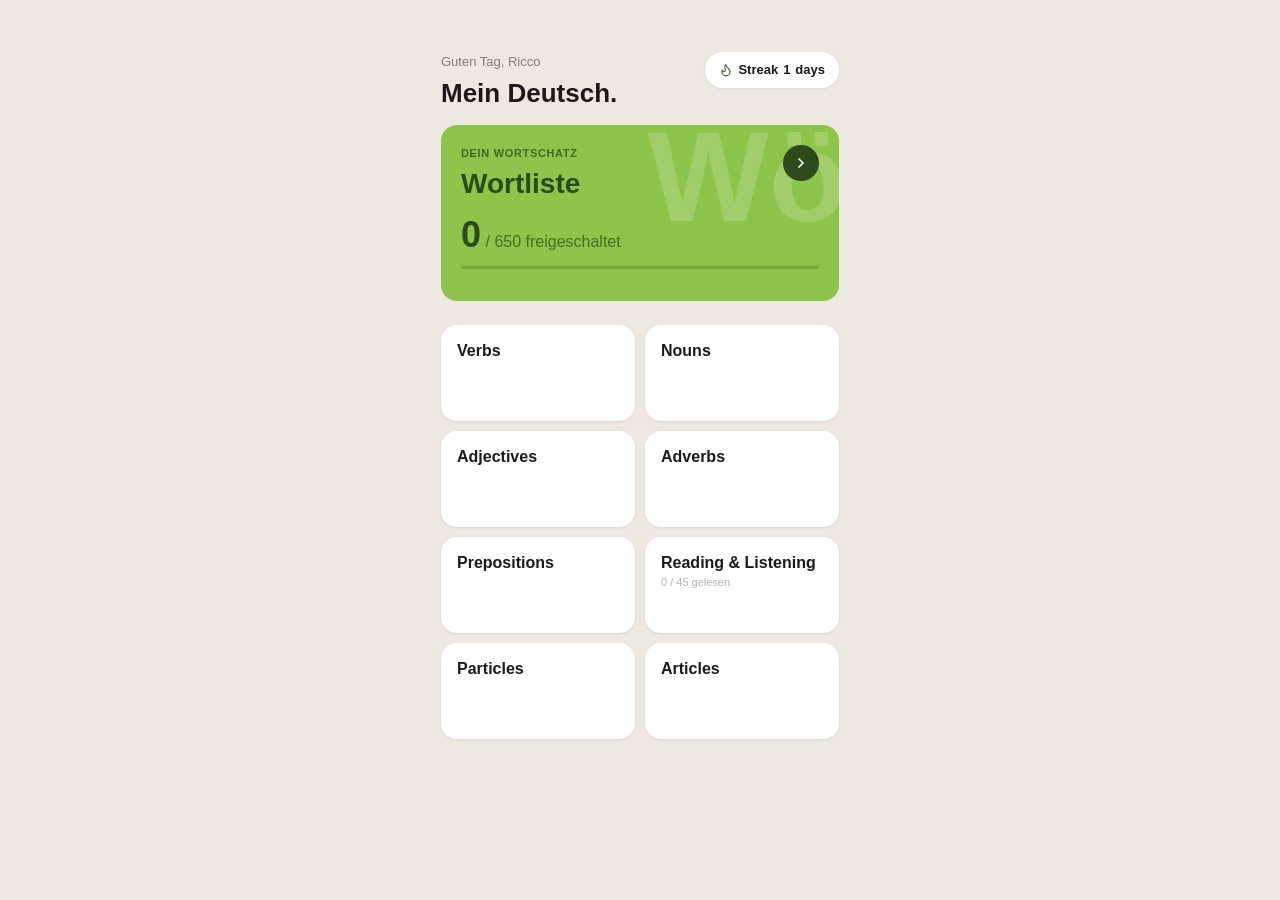
==== index.html @ 5961670a "fix: verb quiz button radius/size, particles list layout, remove CEFR picker" ====
<!DOCTYPE html>
<html lang="de">
<head>
  <meta charset="UTF-8">
  <meta name="viewport" content="width=device-width, initial-scale=1.0, viewport-fit=cover">
  <meta name="theme-color" content="#EDE9E1">
  <meta name="apple-mobile-web-app-capable" content="yes">
  <meta name="apple-mobile-web-app-status-bar-style" content="default">
  <meta name="apple-mobile-web-app-title" content="Mein Deutsch">
  <title>Mein Deutsch</title>
  <link rel="manifest" href="manifest.json">
  <link rel="apple-touch-icon" href="icons/icon-192.png">
  <link rel="stylesheet" href="css/styles.css">
</head>
<body>

  <!-- Flash overlay for correct/wrong feedback -->
  <div class="flash-overlay" id="flash-overlay"></div>

  <!-- Case legend popup -->
  <div class="case-legend-overlay" id="case-legend-overlay" onclick="hideCaseLegend()">
    <div class="case-legend-card" onclick="event.stopPropagation()">
      <div style="display:flex;justify-content:space-between;align-items:center;margin-bottom:var(--sp-4)">
        <span style="font-weight:var(--fw-semibold);font-size:var(--font-size-base)">Kasus — Farbkodierung</span>
        <button onclick="hideCaseLegend()" style="background:none;border:none;cursor:pointer;
                font-size:1.3rem;color:var(--color-text-muted);padding:0 4px;line-height:1">×</button>
      </div>
      <div class="case-legend-row">
        <span class="case-dot akkusativ" style="cursor:default;flex-shrink:0"></span>
        <div><strong>Akkusativ</strong>
          <div style="color:var(--color-text-secondary);font-size:var(--font-size-xs);margin-top:2px">Direct object — "Wen? / Was?"</div>
        </div>
      </div>
      <div class="case-legend-row">
        <span class="case-dot dativ" style="cursor:default;flex-shrink:0"></span>
        <div><strong>Dativ</strong>
          <div style="color:var(--color-text-secondary);font-size:var(--font-size-xs);margin-top:2px">Indirect object — "Wem?"</div>
        </div>
      </div>
      <div class="case-legend-row">
        <span class="case-dot nominativ" style="cursor:default;flex-shrink:0"></span>
        <div><strong>Nominativ</strong>
          <div style="color:var(--color-text-secondary);font-size:var(--font-size-xs);margin-top:2px">Subject — "Wer? / Was?"</div>
        </div>
      </div>
      <div class="case-legend-row">
        <span class="case-dot genitiv" style="cursor:default;flex-shrink:0"></span>
        <div><strong>Genitiv</strong>
          <div style="color:var(--color-text-secondary);font-size:var(--font-size-xs);margin-top:2px">Possession — "Wessen?"</div>
        </div>
      </div>
    </div>
  </div>

  <!-- ═══════════════════════════════════════════
       SCREEN: Home
  ═══════════════════════════════════════════ -->
  <div id="screen-home" class="screen active">
    <div class="home-header">
      <div>
        <div class="home-greeting">Guten Tag, Ricco</div>
        <div class="home-title">Mein Deutsch.</div>
      </div>
      <div class="streak-badge">
        <svg width="14" height="14" viewBox="0 0 24 24" fill="none" stroke="currentColor"
             stroke-width="2" stroke-linecap="round" stroke-linejoin="round"
             style="color:var(--color-green-accent);flex-shrink:0">
          <path d="M8.5 14.5A2.5 2.5 0 0011 12c0-1.38-.5-2-1-3-1.072-2.143-.224-4.054 2-6 .5 2.5 2 4.9 4 6.5 2 1.6 3 3.5 3 5.5a7 7 0 11-14 0c0-1.153.433-2.294 1-3a2.5 2.5 0 002.5 3z"/>
        </svg>
        <span>Streak</span>
        <span id="home-streak">0</span>
        <span>days</span>
      </div>
    </div>

    <div class="screen-content">
      <!-- Word List Hero Card -->
      <div class="hero-card" onclick="navigateTo('screen-wordlist')">
        <div class="hero-card-ghost">Wö</div>
        <div class="hero-card-arrow">
          <svg viewBox="0 0 24 24" fill="none" stroke="currentColor" stroke-width="2.5"
               stroke-linecap="round" stroke-linejoin="round">
            <polyline points="9 18 15 12 9 6"/>
          </svg>
        </div>
        <div class="label">Dein Wortschatz</div>
        <div class="hero-card-title">Wortliste</div>
        <div class="hero-card-count">
          <span class="num" id="home-unlocked-count">0</span>
          <span class="total"> / <span id="home-total-count">0</span> freigeschaltet</span>
        </div>
        <div class="hero-progress">
          <div class="hero-progress-fill" id="home-progress-fill" style="width:0%"></div>
        </div>
        <div class="hero-card-recent" id="home-recent-words"></div>
      </div>

      <!-- Modules -->
      <div id="home-modules-list" class="home-modules-grid mt-6"></div>
    </div>
  </div>

  <!-- ═══════════════════════════════════════════
       SCREEN: Word List
  ═══════════════════════════════════════════ -->
  <div id="screen-wordlist" class="screen">
    <div class="nav-header">
      <button class="back-btn" onclick="navigateBack()">
        <svg viewBox="0 0 24 24" fill="none" stroke="currentColor" stroke-width="2.5"
             stroke-linecap="round" stroke-linejoin="round">
          <polyline points="15 18 9 12 15 6"/>
        </svg>
      </button>
    </div>

    <div class="screen-content" style="padding-top:0">
      <div style="display:flex;justify-content:space-between;align-items:baseline;margin-bottom:4px">
        <div class="label">Dein Wortschatz</div>
        <div style="font-size:var(--font-size-lg);font-weight:var(--fw-bold)">
          <span id="wl-count" style="color:var(--color-green-accent)">0</span>
          <span style="color:var(--color-text-muted)"> / <span id="wl-total">0</span></span>
        </div>
      </div>
      <div class="heading-lg" style="margin-bottom:var(--sp-4)">Wortliste</div>

      <div class="search-bar">
        <svg width="18" height="18" viewBox="0 0 24 24" fill="none" stroke="currentColor"
             stroke-width="2" stroke-linecap="round" stroke-linejoin="round"
             style="color:var(--color-text-muted);flex-shrink:0">
          <circle cx="11" cy="11" r="8"/><line x1="21" y1="21" x2="16.65" y2="16.65"/>
        </svg>
        <input type="text" id="wl-search" placeholder="Wörter suchen…"
               oninput="filterWordList(this.value)">
        <span class="search-count" id="wl-search-count"></span>
      </div>

      <!-- Word List Practice entry -->
      <button class="wl-practice-btn" onclick="openWLPicker()">
        <div style="display:flex;align-items:center;gap:12px">
          <span style="font-size:22px;line-height:1">🎯</span>
          <div style="text-align:left">
            <div style="font-weight:var(--fw-semibold);font-size:var(--font-size-base)">Wörter üben</div>
            <div style="font-size:var(--font-size-xs);opacity:0.75;margin-top:2px">Übersetze deine freigeschalteten Wörter</div>
          </div>
        </div>
        <svg width="16" height="16" viewBox="0 0 24 24" fill="none" stroke="currentColor"
             stroke-width="2.5" stroke-linecap="round" stroke-linejoin="round">
          <polyline points="9 18 15 12 9 6"/>
        </svg>
      </button>

      <div id="wordlist-content"></div>
    </div>

    <!-- Word detail bottom sheet -->
    <div class="sheet-overlay" id="sheet-overlay" onclick="closeWordSheet()"></div>
    <div class="bottom-sheet" id="word-sheet">
      <div class="sheet-handle"></div>
      <div class="sheet-word-row">
        <span class="sheet-word" id="sheet-word"></span>
        <span class="sheet-meta" id="sheet-meta"></span>
      </div>
      <div class="sheet-translation" id="sheet-translation"></div>
      <button class="pronounce-btn" onclick="pronounceSheetWord()">
        <svg width="14" height="14" viewBox="0 0 24 24" fill="none" stroke="currentColor"
             stroke-width="2" stroke-linecap="round" stroke-linejoin="round">
          <polygon points="11 5 6 9 2 9 2 15 6 15 11 19 11 5"/>
          <path d="M19.07 4.93a10 10 0 0 1 0 14.14"/>
          <path d="M15.54 8.46a5 5 0 0 1 0 7.07"/>
        </svg>
        Aussprechen
      </button>
      <div class="sheet-section-label">Beispiele</div>
      <div id="sheet-examples"></div>
    </div>
  </div>

  <!-- ═══════════════════════════════════════════
       SCREEN: Module Home
  ═══════════════════════════════════════════ -->
  <div id="screen-module-home" class="screen">
    <div class="nav-header">
      <button class="back-btn" onclick="navigateBack()">
        <svg viewBox="0 0 24 24" fill="none" stroke="currentColor" stroke-width="2.5"
             stroke-linecap="round" stroke-linejoin="round">
          <polyline points="15 18 9 12 15 6"/>
        </svg>
      </button>
      <span class="nav-context" id="module-nav-context"></span>
      <!-- particles-alle-nav-btn removed: access via Particles summary card -->
    </div>

    <div class="screen-content" style="padding-top:0">
      <!-- Category section (populated by JS) -->
      <div id="module-categories"></div>
    </div>
  </div>

  <!-- ═══════════════════════════════════════════
       SCREEN: Exercise
  ═══════════════════════════════════════════ -->
  <div id="screen-exercise" class="screen">
    <div class="nav-header" style="padding-bottom:var(--sp-2)">
      <button class="back-btn" onclick="exitExerciseEarly()">
        <svg viewBox="0 0 24 24" fill="none" stroke="currentColor" stroke-width="2.5"
             stroke-linecap="round" stroke-linejoin="round">
          <polyline points="15 18 9 12 15 6"/>
        </svg>
      </button>
      <div class="nav-pill" id="exercise-context-pill">
        <span class="dot"></span>
        <span id="exercise-context-label">Verben</span>
      </div>
    </div>

    <!-- Status chips -->
    <div class="chips-row">
      <div class="chip">
        <svg width="11" height="11" viewBox="0 0 24 24" fill="none" stroke="currentColor"
             stroke-width="3" stroke-linecap="round" stroke-linejoin="round">
          <polyline points="20 6 9 17 4 12"/>
        </svg>
        <span id="chip-correct">0</span> Richtig
      </div>
      <div class="chip">
        <svg width="11" height="11" viewBox="0 0 24 24" fill="none" stroke="currentColor"
             stroke-width="2" stroke-linecap="round" stroke-linejoin="round">
          <rect x="3" y="3" width="18" height="18" rx="2"/>
          <line x1="3" y1="9" x2="21" y2="9"/><line x1="9" y1="21" x2="9" y2="9"/>
        </svg>
        <span id="chip-queue">0</span> Queue
      </div>
      <div class="chip cooldown" id="chip-cooldown-wrap">
        <svg width="11" height="11" viewBox="0 0 24 24" fill="none" stroke="currentColor"
             stroke-width="2" stroke-linecap="round" stroke-linejoin="round" id="chip-cooldown-icon">
          <circle cx="12" cy="12" r="10"/>
          <polyline points="12 6 12 12 16 14"/>
        </svg>
        <span id="chip-cooldown">0</span><span id="chip-cooldown-label"> Cooldown</span>
      </div>
    </div>

    <!-- Exercise progress bar -->
    <div class="exercise-progress-bar">
      <div class="exercise-progress-fill" id="exercise-progress-fill" style="width:0%"></div>
    </div>

    <!-- Difficulty picker (shown only for module_prepositions) -->
    <div id="prep-difficulty-picker" style="display:none;padding:0 var(--sp-4) var(--sp-3)">
      <div style="font-size:var(--font-size-xs);color:var(--color-text-muted);
                  margin-bottom:var(--sp-2);letter-spacing:0.04em;text-transform:uppercase">
        Schwierigkeitsgrad
      </div>
      <div style="display:flex;gap:8px">
        <button class="diff-btn" id="diff-A1" onclick="setPrepositionDifficulty('A1')">A1</button>
        <button class="diff-btn" id="diff-A2" onclick="setPrepositionDifficulty('A2')">A2</button>
        <button class="diff-btn" id="diff-B1" onclick="setPrepositionDifficulty('B1')">B1</button>
        <button class="diff-btn" id="diff-B2" onclick="setPrepositionDifficulty('B2')">B2</button>
      </div>
    </div>

<!-- Verb Vergangenheit sub-picker (Perfekt / Präteritum — shown only for Verbs + Vergangenheit) -->
    <div id="verb-tense-picker" style="display:none;padding:0 var(--sp-4) var(--sp-3)">
      <div style="font-size:var(--font-size-xs);color:var(--color-text-muted);
                  margin-bottom:var(--sp-2);letter-spacing:0.04em;text-transform:uppercase">
        Vergangenheit
      </div>
      <div style="display:flex;gap:8px">
        <button class="diff-btn" id="verb-tense-perfekt"    onclick="setVerbTense('perfekt')">Perfekt</button>
        <button class="diff-btn" id="verb-tense-prateritum" onclick="setVerbTense('prateritum')">Präteritum</button>
      </div>
    </div>

    <!-- Exercise card (populated by JS) -->
    <div class="exercise-card" id="exercise-card"></div>

    <!-- Next button (shown after wrong answer) -->
    <button class="primary-btn" id="next-btn" style="display:none" onclick="advanceExercise()">
      Weiter →
    </button>
  </div>

  <!-- ═══════════════════════════════════════════
       SCREEN: Verbliste
  ═══════════════════════════════════════════ -->
  <div id="screen-verbliste" class="screen">
    <div class="nav-header">
      <button class="back-btn" onclick="navigateBack()">
        <svg viewBox="0 0 24 24" fill="none" stroke="currentColor" stroke-width="2.5"
             stroke-linecap="round" stroke-linejoin="round">
          <polyline points="15 18 9 12 15 6"/>
        </svg>
      </button>
      <span class="nav-context">Verbliste</span>
    </div>

    <div class="screen-content" style="padding-top:0">
      <div class="heading-lg" style="margin-bottom:var(--sp-4)">Verbliste</div>
      <div class="search-bar">
        <svg width="18" height="18" viewBox="0 0 24 24" fill="none" stroke="currentColor"
             stroke-width="2" stroke-linecap="round" stroke-linejoin="round"
             style="color:var(--color-text-muted);flex-shrink:0">
          <circle cx="11" cy="11" r="8"/><line x1="21" y1="21" x2="16.65" y2="16.65"/>
        </svg>
        <input type="text" id="vl-search" placeholder="Verb suchen…"
               oninput="filterVerbList(this.value)">
        <button class="search-count" id="vl-sort-btn"
                style="background:none;border:none;cursor:pointer;color:var(--color-green-accent)"
                onclick="toggleVerbSort()">A–Z</button>
      </div>
      <div id="verbliste-content"></div>
    </div>
  </div>

  <!-- ═══════════════════════════════════════════
       SCREEN: Nomenliste
  ═══════════════════════════════════════════ -->
  <div id="screen-nomenliste" class="screen">
    <div class="nav-header">
      <button class="back-btn" onclick="navigateBack()">
        <svg viewBox="0 0 24 24" fill="none" stroke="currentColor" stroke-width="2.5"
             stroke-linecap="round" stroke-linejoin="round">
          <polyline points="15 18 9 12 15 6"/>
        </svg>
      </button>
      <span class="nav-context">Nomenliste</span>
    </div>

    <div class="screen-content" style="padding-top:0">
      <div class="heading-lg" style="margin-bottom:var(--sp-4)">Nomenliste</div>
      <div class="search-bar">
        <svg width="18" height="18" viewBox="0 0 24 24" fill="none" stroke="currentColor"
             stroke-width="2" stroke-linecap="round" stroke-linejoin="round"
             style="color:var(--color-text-muted);flex-shrink:0">
          <circle cx="11" cy="11" r="8"/><line x1="21" y1="21" x2="16.65" y2="16.65"/>
        </svg>
        <input type="text" id="nl-search" placeholder="Nomen suchen…"
               oninput="filterNounList(this.value)">
      </div>
      <div id="nomenliste-content"></div>
    </div>
  </div>

  <!-- ═══════════════════════════════════════════
       SCREEN: Adverbliste
  ═══════════════════════════════════════════ -->
  <div id="screen-adverbliste" class="screen">
    <div class="nav-header">
      <button class="back-btn" onclick="navigateBack()">
        <svg viewBox="0 0 24 24" fill="none" stroke="currentColor" stroke-width="2.5"
             stroke-linecap="round" stroke-linejoin="round">
          <polyline points="15 18 9 12 15 6"/>
        </svg>
      </button>
      <span class="nav-context">Adverbliste</span>
    </div>

    <div class="screen-content" style="padding-top:0">
      <div class="heading-lg" style="margin-bottom:var(--sp-4)">Adverbliste</div>
      <div class="search-bar">
        <svg width="18" height="18" viewBox="0 0 24 24" fill="none" stroke="currentColor"
             stroke-width="2" stroke-linecap="round" stroke-linejoin="round"
             style="color:var(--color-text-muted);flex-shrink:0">
          <circle cx="11" cy="11" r="8"/><line x1="21" y1="21" x2="16.65" y2="16.65"/>
        </svg>
        <input type="text" id="al-search" placeholder="Adverb suchen…"
               oninput="filterAdverbList(this.value)">
      </div>
      <div id="adverbliste-content"></div>
    </div>
  </div>

  <!-- ═══════════════════════════════════════════
       SCREEN: Adjektivliste
  ═══════════════════════════════════════════ -->
  <div id="screen-adjektivliste" class="screen">
    <div class="nav-header">
      <button class="back-btn" onclick="navigateBack()">
        <svg viewBox="0 0 24 24" fill="none" stroke="currentColor" stroke-width="2.5"
             stroke-linecap="round" stroke-linejoin="round">
          <polyline points="15 18 9 12 15 6"/>
        </svg>
      </button>
      <span class="nav-context">Adjektivliste</span>
    </div>

    <div class="screen-content" style="padding-top:0">
      <div class="heading-lg" style="margin-bottom:var(--sp-4)">Adjektivliste</div>
      <div class="search-bar">
        <svg width="18" height="18" viewBox="0 0 24 24" fill="none" stroke="currentColor"
             stroke-width="2" stroke-linecap="round" stroke-linejoin="round"
             style="color:var(--color-text-muted);flex-shrink:0">
          <circle cx="11" cy="11" r="8"/><line x1="21" y1="21" x2="16.65" y2="16.65"/>
        </svg>
        <input type="text" id="ajl-search" placeholder="Adjektiv suchen…"
               oninput="filterAdjektivList(this.value)">
      </div>
      <div id="adjektivliste-content"></div>
    </div>
  </div>

  <!-- ═══════════════════════════════════════════
       SCREEN: Präpositionsliste
  ═══════════════════════════════════════════ -->
  <div id="screen-prapositionsliste" class="screen">
    <div class="nav-header">
      <button class="back-btn" onclick="navigateBack()">
        <svg viewBox="0 0 24 24" fill="none" stroke="currentColor" stroke-width="2.5"
             stroke-linecap="round" stroke-linejoin="round">
          <polyline points="15 18 9 12 15 6"/>
        </svg>
      </button>
      <span class="nav-context">Präpositionsliste</span>
    </div>

    <div class="screen-content" style="padding-top:0">
      <div class="heading-lg" style="margin-bottom:var(--sp-4)">Präpositionsliste</div>
      <div class="search-bar">
        <svg width="18" height="18" viewBox="0 0 24 24" fill="none" stroke="currentColor"
             stroke-width="2" stroke-linecap="round" stroke-linejoin="round"
             style="color:var(--color-text-muted);flex-shrink:0">
          <circle cx="11" cy="11" r="8"/><line x1="21" y1="21" x2="16.65" y2="16.65"/>
        </svg>
        <input type="text" id="pl-search" placeholder="Präposition suchen…"
               oninput="filterPrapositionsliste(this.value)">
        <span class="search-count" id="pl-search-count"></span>
      </div>
      <div id="prapositionsliste-content"></div>
    </div>
  </div>

  <!-- ═══════════════════════════════════════════
       SCREEN: Lesen & Hören — Article List
  ═══════════════════════════════════════════ -->
  <div id="screen-listening-list" class="screen">
    <div class="nav-header">
      <button class="back-btn" onclick="navigateBack()">
        <svg viewBox="0 0 24 24" fill="none" stroke="currentColor" stroke-width="2.5"
             stroke-linecap="round" stroke-linejoin="round">
          <polyline points="15 18 9 12 15 6"/>
        </svg>
      </button>
      <span class="nav-context">Lesen &amp; Hören</span>
    </div>

    <div class="screen-content" style="padding-top:0">
      <div class="listening-list-heading-row">
        <div class="listening-list-heading">Reading &amp; Listening</div>
        <button id="listening-toggle-read"
                class="pill-toggle-btn"
                onclick="toggleReadArticles()">Hide read</button>
      </div>

      <div id="listening-list-content"></div>
    </div>
  </div>

  <!-- ═══════════════════════════════════════════
       SCREEN: Lesen & Hören — Article Reader
  ═══════════════════════════════════════════ -->
  <div id="screen-listening-reader" class="screen">
    <div class="nav-header">
      <button class="back-btn" onclick="navigateBack()">
        <svg viewBox="0 0 24 24" fill="none" stroke="currentColor" stroke-width="2.5"
             stroke-linecap="round" stroke-linejoin="round">
          <polyline points="15 18 9 12 15 6"/>
        </svg>
      </button>
      <span class="nav-context" id="listening-reader-context">Lesen &amp; Hören</span>
      <!-- Mark as read button -->
      <button id="listening-read-btn"
              class="pill-read-btn"
              onclick="toggleArticleRead()">Read</button>
    </div>

    <div class="screen-content" style="padding-top:0">
      <!-- Article header -->
      <div class="listening-article-header">
        <h1 class="listening-article-title" id="listening-reader-title"></h1>
        <div class="listening-article-meta">
          <span id="listening-reader-date"></span>
          <span class="article-meta-dot" id="listening-reader-meta-dot">·</span>
          <span id="listening-reader-vocab-count"></span>
        </div>
      </div>

      <!-- Audio player -->
      <div class="listening-audio-wrap">
        <audio id="listening-audio"
               controls
               preload="none"
               style="width:100%">
          Ihr Browser unterstützt kein Audio.
        </audio>
      </div>

      <!-- Vocab hint -->
      <div class="listening-vocab-hint">
        Markierte Wörter antippen für Erklärungen.
      </div>

      <!-- Transcript -->
      <div id="listening-transcript" class="listening-transcript"></div>
    </div>
  </div>

  <!-- Vocab bottom sheet -->
  <div class="sheet-overlay" id="listening-vocab-overlay" onclick="closeVocabSheet()"></div>
  <div class="bottom-sheet" id="listening-vocab-sheet">
    <div class="sheet-handle"></div>
    <div class="sheet-word-row">
      <span class="sheet-word" id="vocab-sheet-word"></span>
    </div>
    <div class="sheet-translation" id="vocab-sheet-explanation"
         style="font-size:var(--font-size-base);line-height:1.6;margin-top:var(--sp-3)"></div>
  </div>

  <!-- ═══════════════════════════════════════════
       SCREEN: Results
  ═══════════════════════════════════════════ -->
  <div id="screen-results" class="screen">
    <div class="results-content">
      <div class="results-emoji">🎉</div>
      <div class="heading-xl mt-4">Gut gemacht!</div>
      <div style="color:var(--color-text-secondary);margin-top:var(--sp-2)"
           id="results-summary"></div>

      <div class="card mt-6" style="text-align:left">
        <div id="results-stats"></div>
      </div>

      <div id="results-unlocked" class="mt-4"></div>

      <button class="primary-btn" style="margin-top:var(--sp-6)"
              onclick="returnHome()">
        Zur Startseite
      </button>
      <button class="secondary-btn" style="margin-top:var(--sp-3)"
              onclick="returnFromResults()">
        Zurück zum Modul
      </button>
    </div>
  </div>

  <!-- ═══════════════════════════════════════════
       SCREEN: Grammar Lesson
  ═══════════════════════════════════════════ -->
  <div id="screen-grammar-lesson" class="screen">
    <div class="nav-header">
      <button class="back-btn" onclick="navigateBack()">
        <svg viewBox="0 0 24 24" fill="none" stroke="currentColor" stroke-width="2.5"
             stroke-linecap="round" stroke-linejoin="round">
          <polyline points="15 18 9 12 15 6"/>
        </svg>
      </button>
      <span class="nav-context" id="grammar-lesson-nav-context">Verben · Grammatik</span>
    </div>

    <div class="screen-content" style="padding-top:0" id="grammar-lesson-content">
      <!-- populated by grammar.js renderGrammarLesson() -->
    </div>
  </div>

  <!-- ═══════════════════════════════════════════
       SCREEN: Grammar Quiz
  ═══════════════════════════════════════════ -->
  <div id="screen-grammar-quiz" class="screen">
    <div class="nav-header">
      <button class="back-btn" onclick="navigateBack()">
        <svg viewBox="0 0 24 24" fill="none" stroke="currentColor" stroke-width="2.5"
             stroke-linecap="round" stroke-linejoin="round">
          <polyline points="15 18 9 12 15 6"/>
        </svg>
      </button>
      <span class="nav-context" id="grammar-quiz-nav-context">Quiz</span>
      <span class="quiz-progress-label" id="grammar-quiz-progress"></span>
    </div>

    <div class="screen-content" style="padding-top:0" id="grammar-quiz-content">
      <!-- populated by grammar.js renderGrammarQuiz() -->
    </div>
  </div>

  <!-- ═══════════════════════════════════════════
       SCREEN: Word List Practice — Class Picker
  ═══════════════════════════════════════════ -->
  <div id="screen-wl-picker" class="screen">
    <div class="nav-header">
      <button class="back-btn" onclick="navigateBack()">
        <svg viewBox="0 0 24 24" fill="none" stroke="currentColor" stroke-width="2.5"
             stroke-linecap="round" stroke-linejoin="round">
          <polyline points="15 18 9 12 15 6"/>
        </svg>
      </button>
      <span class="nav-context">Wortliste</span>
    </div>

    <div class="screen-content" style="padding-top:0">
      <div class="heading-lg" style="margin-bottom:var(--sp-2)">Wörter üben</div>
      <div style="color:var(--color-text-secondary);font-size:var(--font-size-base);
                  margin-bottom:var(--sp-5);line-height:1.5">
        Wähle die Wortklassen, die du üben möchtest.
      </div>

      <div id="wlp-classes" style="display:flex;flex-direction:column;gap:10px"></div>

      <div id="wlp-count"
           style="margin-top:var(--sp-5);font-size:var(--font-size-sm);
                  color:var(--color-text-secondary);text-align:center">
        0 Wörter ausgewählt
      </div>

      <button id="wlp-start-btn" class="primary-btn"
              style="margin-top:var(--sp-4)" onclick="startWLPractice()">
        Starten →
      </button>
    </div>
  </div>

  <!-- ═══════════════════════════════════════════
       SCREEN: Alle Partikeln — Reference
  ═══════════════════════════════════════════ -->
  <div id="screen-particle-reference" class="screen">
    <div class="nav-header">
      <button class="back-btn" onclick="navigateBack()">
        <svg viewBox="0 0 24 24" fill="none" stroke="currentColor" stroke-width="2.5"
             stroke-linecap="round" stroke-linejoin="round">
          <polyline points="15 18 9 12 15 6"/>
        </svg>
      </button>
      <span class="nav-context">Alle Partikeln</span>
    </div>

    <div class="screen-content" style="padding-top:0">
      <!-- Search + sort controls -->
      <div class="particle-ref-controls">
        <input id="particle-ref-search" class="particle-ref-search"
               type="search" placeholder="Partikel suchen…"
               oninput="filterParticlesSearch(this.value)">
        <div class="particle-sort-toggle">
          <button class="particle-sort-btn" data-sort="category"
                  onclick="setParticleSort('category')">Kategorie</button>
          <button class="particle-sort-btn" data-sort="alpha"
                  onclick="setParticleSort('alpha')">A – Z</button>
        </div>
      </div>

      <!-- Particle list (populated by renderPartikelliste) -->
      <div id="particle-ref-list"></div>
    </div>
  </div>

  <!-- ═══════════════════════════════════════════
       BOTTOM SHEET: Particle soft gate
  ═══════════════════════════════════════════ -->
  <div class="sheet-overlay" id="particle-gate-overlay" onclick="closeParticleGate()"></div>
  <div class="bottom-sheet" id="particle-gate-sheet">
    <div class="bottom-sheet-handle"></div>
    <div style="font-size:var(--font-size-xs);font-weight:var(--fw-semibold);letter-spacing:var(--ls-label);
                text-transform:uppercase;color:var(--color-text-secondary);margin-bottom:var(--sp-2)">
      Empfehlung
    </div>
    <h3 style="font-size:var(--font-size-lg);font-weight:var(--fw-bold);
               color:var(--color-text);margin-bottom:var(--sp-3);line-height:1.3">
      Lies zuerst die Lektion
    </h3>
    <p style="font-size:var(--font-size-base);color:var(--color-text-secondary);
              margin-bottom:var(--sp-5);line-height:1.55">
      Wir empfehlen, <strong id="particle-gate-lesson-name"></strong> zuerst zu lesen,
      um das Beste aus den Übungen herauszuholen.
    </p>
    <button class="primary-btn" style="margin-bottom:var(--sp-3)"
            onclick="particleGateGoToLesson()">Lektion lesen →</button>
    <button class="secondary-btn" onclick="particleGateGoAnyway()">Trotzdem üben</button>
  </div>

  <!-- ═══════════════════════════════════════════
       BOTTOM SHEET: Particle detail reference card
  ═══════════════════════════════════════════ -->
  <div class="sheet-overlay" id="particle-detail-overlay" onclick="closeParticleDetail()"></div>
  <div class="bottom-sheet particle-detail-sheet" id="particle-detail-sheet">
    <div class="bottom-sheet-handle"></div>
    <div class="screen-content" style="padding-top:0;overflow-y:auto;max-height:65vh"
         id="particle-detail-content">
      <!-- populated by showParticleDetail() -->
    </div>
  </div>

  <!-- JS — load order matters -->
  <script src="js/data.js"></script>
  <script src="js/listening-data.js"></script>
  <script src="js/particles-data.js"></script>
  <script src="js/grammar-data.js"></script>
  <script src="js/article-grammar-data.js"></script>
  <script src="js/progress.js"></script>
  <script src="js/wordlist.js"></script>
  <script src="js/exercises.js"></script>
  <script src="js/wordpractice.js"></script>
  <script src="js/listening.js"></script>
  <script src="js/grammar.js"></script>
  <script src="js/app.js"></script>
</body>
</html>
---- css/styles.css ----
/* ================================================
   MEIN DEUTSCH — DESIGN SYSTEM
   Version 1.0 | June 2026
   Extracted from design references.
   ================================================ */

/* --- CSS VARIABLES (Design Tokens) --- */
:root {
  /* Backgrounds */
  --color-bg: #EDE9E1;
  --color-surface: #FFFFFF;
  --color-surface-2: #F5F3EF;

  /* Borders */
  --color-border: #E4E0D8;

  /* Text */
  --color-text-primary: #1A1A1A;
  --color-text-secondary: #7A8275;
  --color-text-muted: #B0B5AC;

  /* Green palette */
  --color-green-dark: #2D4A1A;
  --color-green-accent: #3D6020;
  --color-green-lime: #8DC44A;

  /* Grammar tags */
  --color-tag-bg: #E4EAE0;
  --color-tag-text: #3D6020;

  /* Level badges */
  --color-level-a1: #2D4A1A;
  --color-level-a2: #3D6020;
  --color-level-b1: #5A8835;
  --color-level-c1: #C4546A;
  --color-level-text: #FFFFFF;

  /* Exercise states */
  --color-wrong: #DC2626;
  --color-wrong-bg: #FFF0F0;
  --color-correct-border: #1A1A1A;

  /* Chips */
  --color-cooldown-bg: #FEF3C7;
  --color-cooldown-text: #92400E;
  --color-cooldown-border: #FDE68A;

  /* Typography */
  --font: 'Roboto', -apple-system, BlinkMacSystemFont, 'Segoe UI', sans-serif;
  --font-size-xs: 11px;
  --font-size-sm: 13px;
  --font-size-base: 16px;
  --font-size-lg: 18px;
  --font-size-xl: 22px;
  --font-size-2xl: 28px;
  --font-size-3xl: 36px;

  --fw-regular: 400;
  --fw-medium: 500;
  --fw-semibold: 600;
  --fw-bold: 700;
  --fw-black: 900;

  --ls-label: 0.06em;

  /* Spacing */
  --sp-1: 4px;
  --sp-2: 8px;
  --sp-3: 12px;
  --sp-4: 16px;
  --sp-5: 20px;
  --sp-6: 24px;
  --sp-8: 32px;

  /* Border radius */
  --r-sm: 6px;
  --r-md: 12px;
  --r-lg: 16px;
  --r-xl: 20px;
  --r-full: 999px;

  /* Shadows */
  --shadow-sm: 0 1px 3px rgba(0,0,0,0.07);
  --shadow-md: 0 4px 12px rgba(0,0,0,0.08);
  --shadow-btn: 0 2px 8px rgba(0,0,0,0.12);

  /* Layout */
  --page-x: 16px;
  --max-w: 430px;
}

/* --- RESET & BASE --- */
*, *::before, *::after {
  box-sizing: border-box;
  margin: 0;
  padding: 0;
  -webkit-tap-highlight-color: transparent;
}

html, body {
  height: 100%;
  overscroll-behavior: none;
}

body {
  font-family: var(--font);
  font-size: var(--font-size-base);
  color: var(--color-text-primary);
  background: var(--color-bg);
  line-height: 1.5;
  -webkit-font-smoothing: antialiased;
  max-width: var(--max-w);
  margin: 0 auto;
  min-height: 100vh;
}

button {
  font-family: var(--font);
  cursor: pointer;
}

/* --- SCREEN SYSTEM --- */
.screen {
  display: none;
  flex-direction: column;
  min-height: 100vh;
  background: var(--color-bg);
}

.screen.active {
  display: flex;
  animation: fadeSlideIn 0.2s ease-out;
}

@keyframes fadeSlideIn {
  from { opacity: 0; transform: translateX(12px); }
  to   { opacity: 1; transform: translateX(0); }
}

.screen-content {
  flex: 1;
  overflow-y: auto;
  padding: 0 var(--page-x) 48px;
}

/* --- FLASH OVERLAY (correct/wrong) --- */
.flash-overlay {
  position: fixed;
  inset: 0;
  pointer-events: none;
  opacity: 0;
  transition: opacity 0.15s;
  z-index: 50;
}
.flash-overlay.flash-green { background: rgba(141, 196, 74, 0.25); opacity: 1; }
.flash-overlay.flash-red   { background: rgba(220, 38, 38, 0.15);  opacity: 1; }

/* --- TYPOGRAPHY UTILITIES --- */
.label {
  font-size: var(--font-size-xs);
  font-weight: var(--fw-semibold);
  letter-spacing: var(--ls-label);
  text-transform: uppercase;
  color: var(--color-text-secondary);
}

.heading-lg { font-size: var(--font-size-2xl); font-weight: var(--fw-bold); line-height: 1.15; }
.heading-xl { font-size: var(--font-size-3xl); font-weight: var(--fw-bold); line-height: 1.1; }

/* --- NAV HEADER --- */
.nav-header {
  display: flex;
  align-items: center;
  justify-content: space-between;
  position: relative;
  padding: 52px var(--page-x) var(--sp-3);
}

.back-btn {
  width: 40px;
  height: 40px;
  border-radius: var(--r-full);
  background: var(--color-surface);
  border: none;
  display: flex;
  align-items: center;
  justify-content: center;
  box-shadow: var(--shadow-btn);
  flex-shrink: 0;
}

.back-btn svg { width: 18px; height: 18px; color: var(--color-text-primary); }

/* Centred via absolute — back btn stays left, right-side elements stay right */
.nav-context {
  position: absolute;
  left: 50%;
  transform: translateX(-50%);
  font-size: var(--font-size-xs);
  font-weight: var(--fw-semibold);
  letter-spacing: var(--ls-label);
  text-transform: uppercase;
  color: var(--color-text-secondary);
  white-space: nowrap;
  pointer-events: none;
}

.nav-pill {
  background: var(--color-surface);
  border: 1.5px solid var(--color-border);
  border-radius: var(--r-full);
  padding: 6px 14px;
  font-size: var(--font-size-xs);
  font-weight: var(--fw-semibold);
  letter-spacing: var(--ls-label);
  text-transform: uppercase;
  color: var(--color-text-primary);
  display: flex;
  align-items: center;
  gap: 6px;
}

.nav-pill .dot {
  width: 7px;
  height: 7px;
  border-radius: 50%;
  background: var(--color-green-accent);
  flex-shrink: 0;
}

/* --- CARDS --- */
.card {
  background: var(--color-surface);
  border-radius: var(--r-lg);
  padding: var(--sp-4);
  box-shadow: var(--shadow-sm);
}

/* --- HERO CARD (Word List) --- */
.hero-card {
  background: var(--color-green-lime);
  border-radius: var(--r-lg);
  padding: var(--sp-5);
  position: relative;
  overflow: hidden;
  cursor: pointer;
  min-height: 168px;
  transition: transform 0.15s;
}

.hero-card:active { transform: scale(0.985); }

.hero-card-ghost {
  position: absolute;
  right: -8px;
  top: -12px;
  font-size: 128px;
  font-weight: var(--fw-black);
  color: rgba(255,255,255,0.18);
  line-height: 1;
  pointer-events: none;
  user-select: none;
}

.hero-card .label { color: var(--color-green-dark); opacity: 0.75; }

.hero-card-title {
  font-size: var(--font-size-2xl);
  font-weight: var(--fw-bold);
  color: var(--color-green-dark);
  margin-top: 2px;
}

.hero-card-count { margin-top: var(--sp-3); }

.hero-card-count .num {
  font-size: var(--font-size-3xl);
  font-weight: var(--fw-black);
  color: var(--color-green-dark);
  line-height: 1;
}

.hero-card-count .total {
  font-size: var(--font-size-base);
  color: var(--color-green-dark);
  opacity: 0.7;
}

.hero-progress {
  height: 3px;
  background: rgba(0,0,0,0.15);
  border-radius: var(--r-full);
  margin-top: var(--sp-3);
  overflow: hidden;
}

.hero-progress-fill {
  height: 100%;
  background: var(--color-green-dark);
  border-radius: var(--r-full);
  transition: width 0.5s ease;
}

.hero-card-recent {
  margin-top: var(--sp-3);
  font-size: var(--font-size-sm);
  color: var(--color-green-dark);
  opacity: 0.8;
}

.hero-card-arrow {
  position: absolute;
  top: var(--sp-5);
  right: var(--sp-5);
  width: 36px;
  height: 36px;
  background: var(--color-green-dark);
  border-radius: var(--r-full);
  display: flex;
  align-items: center;
  justify-content: center;
}

.hero-card-arrow svg { width: 16px; height: 16px; color: #FFF; }

/* --- MODULE CARDS --- */
.module-card {
  background: var(--color-surface);
  border-radius: var(--r-lg);
  padding: var(--sp-4);
  display: flex;
  align-items: flex-start;
  gap: var(--sp-3);
  cursor: pointer;
  box-shadow: var(--shadow-sm);
  border: none;
  width: 100%;
  text-align: left;
  transition: transform 0.15s;
}

.module-card:active { transform: scale(0.98); }
.module-card.locked { opacity: 0.45; cursor: default; }
.module-card.locked:active { transform: none; }

.module-number-badge {
  width: 44px;
  height: 44px;
  border-radius: var(--r-md);
  background: var(--color-bg);
  display: flex;
  align-items: center;
  justify-content: center;
  font-size: var(--font-size-base);
  font-weight: var(--fw-bold);
  color: var(--color-text-secondary);
  flex-shrink: 0;
}

.module-card-content { flex: 1; min-width: 0; }

.module-card-eyebrow {
  font-size: var(--font-size-xs);
  font-weight: var(--fw-semibold);
  letter-spacing: var(--ls-label);
  text-transform: uppercase;
  color: var(--color-green-accent);
  margin-bottom: 2px;
}

.module-card-title {
  font-size: var(--font-size-lg);
  font-weight: var(--fw-bold);
  color: var(--color-text-primary);
  line-height: 1.2;
}

.module-card-desc {
  font-size: var(--font-size-sm);
  color: var(--color-text-secondary);
  margin-top: 4px;
  line-height: 1.4;
}

.module-card-arrow { color: var(--color-text-muted); align-self: center; flex-shrink: 0; }

/* --- MODULE GRID (home screen) --- */
.home-modules-grid {
  display: grid;
  grid-template-columns: 1fr 1fr;
  gap: 10px;
}

.module-card-grid {
  background: var(--color-surface);
  border-radius: var(--r-lg);
  padding: var(--sp-4);
  display: flex;
  flex-direction: column;
  align-items: flex-start;
  cursor: pointer;
  box-shadow: var(--shadow-sm);
  border: none;
  width: 100%;
  text-align: left;
  transition: transform 0.15s;
  min-height: 96px;
}
.module-card-grid:active { transform: scale(0.97); }
.module-card-grid.locked { opacity: 0.45; cursor: default; }
.module-card-grid.locked:active { transform: none; }

.module-grid-title {
  font-size: var(--font-size-base);
  font-weight: var(--fw-bold);
  color: var(--color-text-primary);
  line-height: 1.25;
}

.module-grid-sub {
  font-size: var(--font-size-xs);
  color: var(--color-text-muted);
  margin-top: 3px;
}

.module-grid-bottom {
  margin-top: auto;
  padding-top: var(--sp-3);
}

/* --- SECTION HEADER --- */
.section-header {
  display: flex;
  align-items: center;
  justify-content: space-between;
  margin-bottom: var(--sp-3);
}

/* --- GRAMMAR TAGS --- */
.tag {
  display: inline-flex;
  align-items: center;
  padding: 2px 7px;
  background: var(--color-tag-bg);
  color: var(--color-tag-text);
  border-radius: var(--r-sm);
  font-size: var(--font-size-xs);
  font-weight: var(--fw-semibold);
  letter-spacing: 0.03em;
}

/* --- LEVEL BADGES --- */
.level-badge {
  display: inline-flex;
  align-items: center;
  padding: 2px 8px;
  border-radius: var(--r-full);
  font-size: var(--font-size-xs);
  font-weight: var(--fw-semibold);
  color: var(--color-level-text);
}
.level-badge.a1 { background: var(--color-level-a1); }
.level-badge.a2 { background: var(--color-level-a2); }
.level-badge.b1 { background: var(--color-level-b1); }
.level-badge.b2 { background: var(--color-level-b1); }
.level-badge.c1 { background: var(--color-level-c1); }

/* --- EXERCISE STATUS CHIPS --- */
.chips-row {
  display: flex;
  gap: var(--sp-2);
  padding: 0 var(--page-x);
  margin-bottom: var(--sp-2);
}

.chip {
  display: flex;
  align-items: center;
  gap: 5px;
  padding: 5px 11px;
  border-radius: var(--r-full);
  background: var(--color-surface);
  border: 1.5px solid var(--color-border);
  font-size: var(--font-size-xs);
  font-weight: var(--fw-semibold);
  letter-spacing: 0.03em;
  text-transform: uppercase;
  color: var(--color-text-primary);
}

.chip.cooldown {
  background: var(--color-cooldown-bg);
  border-color: var(--color-cooldown-border);
  color: var(--color-cooldown-text);
}

/* --- DIFFICULTY PICKER (Prepositions) --- */
.diff-btn {
  flex: 1;
  padding: 8px 0;
  border-radius: var(--r-lg);
  border: 1.5px solid var(--color-border);
  background: var(--color-surface);
  color: var(--color-text-secondary);
  font-size: var(--font-size-sm);
  font-weight: var(--fw-semibold);
  letter-spacing: 0.04em;
  cursor: pointer;
  transition: background 0.15s, color 0.15s, border-color 0.15s;
}

.diff-btn.active {
  background: var(--color-green-accent);
  border-color: var(--color-green-accent);
  color: #fff;
}

/* --- EXERCISE CARD --- */
.exercise-card {
  background: var(--color-surface);
  border-radius: var(--r-xl);
  padding: var(--sp-5) var(--sp-5) var(--sp-6);
  margin: 0 var(--page-x);
}

.exercise-meta {
  display: flex;
  justify-content: space-between;
  align-items: center;
  margin-bottom: var(--sp-5);
}

.exercise-counter {
  font-size: var(--font-size-xs);
  font-weight: var(--fw-semibold);
  letter-spacing: var(--ls-label);
  text-transform: uppercase;
  color: var(--color-green-accent);
}

.exercise-type-label {
  font-size: var(--font-size-xs);
  color: var(--color-text-muted);
}

/* Fill-in-blank */
.exercise-sentence {
  font-size: var(--font-size-2xl);
  font-weight: var(--fw-bold);
  text-align: center;
  line-height: 1.35;
  margin-bottom: var(--sp-2);
  word-break: break-word;
}

.exercise-blank {
  display: inline-block;
  width: 80px;
  height: 3px;
  background: var(--color-text-primary);
  border-radius: 2px;
  vertical-align: middle;
  margin: 0 3px;
  position: relative;
  top: -5px;
}

.exercise-blank.filled-correct {
  width: auto;
  height: auto;
  background: none;
  color: var(--color-green-dark);
  font-weight: var(--fw-bold);
  border-bottom: 3px solid var(--color-green-dark);
  padding-bottom: 1px;
  top: 0;
}

.exercise-blank.filled-wrong {
  width: auto;
  height: auto;
  background: none;
  color: var(--color-wrong);
  font-weight: var(--fw-bold);
  border-bottom: 3px solid var(--color-wrong);
  padding-bottom: 1px;
  top: 0;
}

/* Highlighted preposition phrase in select_case exercises */
.prep-highlight {
  font-weight: var(--fw-bold);
  color: var(--color-green-dark);
  border-bottom: 2px solid var(--color-green-dark);
  padding-bottom: 1px;
}

.exercise-translation {
  font-size: var(--font-size-sm);
  color: var(--color-text-secondary);
  text-align: center;
  font-style: italic;
  margin-bottom: var(--sp-5);
  min-height: 20px;
}

/* Translate word — large word */
.exercise-word-display { text-align: center; margin-bottom: var(--sp-5); }

.exercise-word {
  font-size: 40px;
  font-weight: var(--fw-bold);
  color: var(--color-text-primary);
  line-height: 1;
}

.exercise-word .prefix { color: var(--color-green-accent); }

.exercise-word-prompt {
  font-size: var(--font-size-xs);
  font-weight: var(--fw-semibold);
  letter-spacing: var(--ls-label);
  text-transform: uppercase;
  color: var(--color-text-secondary);
  margin-top: var(--sp-2);
}

.pronounce-btn {
  display: inline-flex;
  align-items: center;
  gap: var(--sp-2);
  padding: 7px 14px;
  background: var(--color-surface-2);
  border: 1.5px solid var(--color-border);
  border-radius: var(--r-full);
  font-size: var(--font-size-xs);
  font-weight: var(--fw-semibold);
  letter-spacing: 0.03em;
  text-transform: uppercase;
  color: var(--color-text-secondary);
  cursor: pointer;
  margin-top: var(--sp-3);
}

/* --- ANSWER OPTIONS --- */

/* 2×2 grid for fill-blank */
.options-grid {
  display: grid;
  grid-template-columns: 1fr 1fr;
  gap: var(--sp-2);
}

/* Stacked A/B/C/D for translate */
.options-stack {
  display: flex;
  flex-direction: column;
  gap: var(--sp-2);
}

.option-btn {
  background: var(--color-surface);
  border: 1.5px solid var(--color-border);
  border-radius: var(--r-md);
  cursor: pointer;
  font-family: var(--font);
  transition: background 0.1s, border-color 0.1s, transform 0.1s;
}

.option-btn:active:not(:disabled) { transform: scale(0.97); }

/* Grid option */
.option-btn.grid-opt {
  display: flex;
  flex-direction: column;
  align-items: center;
  justify-content: center;
  min-height: 72px;
  padding: 12px;
}

.option-btn.grid-opt .opt-word {
  font-size: var(--font-size-lg);
  font-weight: var(--fw-bold);
  color: var(--color-text-primary);
}

.option-btn.grid-opt .opt-sub {
  font-size: var(--font-size-xs);
  font-weight: var(--fw-semibold);
  letter-spacing: 0.03em;
  text-transform: uppercase;
  color: var(--color-text-muted);
  margin-top: 2px;
}

/* Stacked option */
.option-btn.stack-opt {
  display: flex;
  align-items: center;
  gap: var(--sp-3);
  text-align: left;
  padding: 15px var(--sp-4);
}

.opt-letter {
  width: 28px;
  height: 28px;
  border-radius: var(--r-full);
  background: var(--color-bg);
  display: flex;
  align-items: center;
  justify-content: center;
  font-size: var(--font-size-xs);
  font-weight: var(--fw-bold);
  color: var(--color-text-secondary);
  flex-shrink: 0;
}

.opt-text {
  font-size: var(--font-size-base);
  font-weight: var(--fw-medium);
  color: var(--color-text-primary);
}

/* Answer states */
.option-btn.state-wrong {
  background: var(--color-wrong-bg);
  border-color: var(--color-wrong);
}
.option-btn.state-wrong .opt-word,
.option-btn.state-wrong .opt-text { color: var(--color-wrong); }
.option-btn.state-wrong .opt-letter { background: var(--color-wrong-bg); color: var(--color-wrong); }

.option-btn.state-correct {
  border-color: var(--color-correct-border);
  border-width: 2px;
  background: var(--color-surface-2);
}

/* Feedback */
.feedback-text {
  font-size: var(--font-size-sm);
  color: var(--color-wrong);
  text-align: center;
  margin-top: var(--sp-3);
  font-weight: var(--fw-medium);
  line-height: 1.5;
  display: none;
}

/* --- NEXT / PRIMARY BUTTON --- */
.primary-btn {
  display: block;
  width: calc(100% - 40px);
  margin: var(--sp-4) var(--page-x) 0;
  padding: 17px;
  background: var(--color-green-lime);
  border: none;
  border-radius: var(--r-full);
  font-family: var(--font);
  font-size: var(--font-size-base);
  font-weight: var(--fw-bold);
  color: var(--color-green-dark);
  cursor: pointer;
  text-align: center;
  transition: opacity 0.15s, transform 0.1s;
}

.primary-btn:active { opacity: 0.85; transform: scale(0.98); }
.primary-btn:disabled { opacity: 0.4; cursor: default; }

.secondary-btn {
  display: block;
  width: calc(100% - 40px);
  margin: 0 var(--page-x);
  padding: 15px;
  background: transparent;
  border: 1.5px solid var(--color-border);
  border-radius: var(--r-full);
  font-family: var(--font);
  font-size: var(--font-size-base);
  font-weight: var(--fw-semibold);
  color: var(--color-text-secondary);
  cursor: pointer;
  text-align: center;
  transition: opacity 0.15s, transform 0.1s;
}

.secondary-btn:active { opacity: 0.7; transform: scale(0.98); }

/* --- PROGRESS BARS --- */
.progress-bar {
  height: 4px;
  background: var(--color-border);
  border-radius: var(--r-full);
  overflow: hidden;
}

.progress-fill {
  height: 100%;
  background: var(--color-green-dark);
  border-radius: var(--r-full);
  transition: width 0.5s ease;
}

.exercise-progress-bar {
  height: 3px;
  background: var(--color-border);
  margin: 0 var(--page-x) var(--sp-3);
  border-radius: var(--r-full);
  overflow: hidden;
}

.exercise-progress-fill {
  height: 100%;
  background: var(--color-green-dark);
  border-radius: var(--r-full);
  transition: width 0.35s ease;
}

/* --- SEARCH BAR --- */
.search-bar {
  display: flex;
  align-items: center;
  gap: var(--sp-2);
  background: var(--color-surface);
  border: 1.5px solid var(--color-border);
  border-radius: var(--r-full);
  padding: 10px 16px;
  margin-bottom: var(--sp-5);
}

.search-bar input {
  flex: 1;
  border: none;
  background: transparent;
  font-family: var(--font);
  font-size: var(--font-size-base);
  color: var(--color-text-primary);
  outline: none;
}

.search-bar input::placeholder { color: var(--color-text-muted); }

.search-count {
  font-size: var(--font-size-xs);
  font-weight: var(--fw-semibold);
  letter-spacing: var(--ls-label);
  text-transform: uppercase;
  color: var(--color-text-muted);
  white-space: nowrap;
}

/* --- WORD LIST --- */
.alpha-section { margin-bottom: var(--sp-4); }

.alpha-header {
  font-size: var(--font-size-2xl);
  font-weight: var(--fw-bold);
  color: var(--color-text-primary);
  margin-bottom: var(--sp-2);
}

.word-list-group {
  background: var(--color-surface);
  border-radius: var(--r-lg);
  overflow: hidden;
  box-shadow: var(--shadow-sm);
}

.word-item {
  display: flex;
  align-items: center;
  padding: 13px var(--sp-4);
  border-bottom: 1px solid var(--color-border);
  cursor: pointer;
  transition: background 0.1s;
  gap: var(--sp-2);
}

.word-item:last-child { border-bottom: none; }
.word-item:active { background: var(--color-surface-2); }

.word-item-main {
  display: flex;
  align-items: center;
  gap: var(--sp-2);
  flex: 1;
  min-width: 0;
}

.word-german {
  font-size: var(--font-size-base);
  font-weight: var(--fw-bold);
  color: var(--color-text-primary);
}

.word-german .prefix { color: var(--color-green-accent); }
.word-article { color: var(--color-text-muted); font-size: var(--font-size-base); }

.word-translation {
  font-size: var(--font-size-sm);
  color: var(--color-text-secondary);
  margin-left: auto;
  padding-left: var(--sp-2);
  flex-shrink: 0;
}

.word-item-arrow { color: var(--color-text-muted); font-size: 14px; flex-shrink: 0; }

/* --- BOTTOM SHEET --- */
.sheet-overlay {
  position: fixed;
  inset: 0;
  background: rgba(0,0,0,0.35);
  z-index: 100;
  opacity: 0;
  pointer-events: none;
  transition: opacity 0.25s ease;
}

.sheet-overlay.visible {
  opacity: 1;
  pointer-events: auto;
}

.bottom-sheet {
  position: fixed;
  bottom: 0;
  left: 50%;
  transform: translateX(-50%) translateY(100%);
  width: 100%;
  max-width: var(--max-w);
  background: var(--color-surface);
  border-radius: var(--r-xl) var(--r-xl) 0 0;
  padding: var(--sp-4) var(--sp-5) 40px;
  z-index: 101;
  transition: transform 0.3s cubic-bezier(0.32, 0.72, 0, 1);
  max-height: 72vh;
  overflow-y: auto;
}

.bottom-sheet.open {
  transform: translateX(-50%) translateY(0);
}

.sheet-handle {
  width: 36px;
  height: 4px;
  background: var(--color-border);
  border-radius: var(--r-full);
  margin: 0 auto var(--sp-4);
}

.sheet-word-row {
  display: flex;
  align-items: baseline;
  gap: var(--sp-2);
  flex-wrap: wrap;
}

.sheet-word {
  font-size: 32px;
  font-weight: var(--fw-bold);
  color: var(--color-text-primary);
  line-height: 1.1;
}

.sheet-word .prefix { color: var(--color-green-accent); }

.sheet-meta {
  font-size: var(--font-size-xs);
  font-weight: var(--fw-semibold);
  letter-spacing: var(--ls-label);
  text-transform: uppercase;
  color: var(--color-text-secondary);
}

.sheet-translation {
  font-size: var(--font-size-base);
  color: var(--color-text-secondary);
  margin-top: 4px;
  margin-bottom: var(--sp-4);
}

.sheet-section-label {
  font-size: var(--font-size-xs);
  font-weight: var(--fw-semibold);
  letter-spacing: var(--ls-label);
  text-transform: uppercase;
  color: var(--color-text-secondary);
  margin-bottom: var(--sp-2);
  margin-top: var(--sp-4);
}

.example-card {
  background: var(--color-surface-2);
  border-radius: var(--r-md);
  padding: var(--sp-3) var(--sp-4);
  margin-bottom: var(--sp-2);
}

.example-de {
  font-size: var(--font-size-base);
  font-weight: var(--fw-medium);
  color: var(--color-text-primary);
}

.example-en {
  font-size: var(--font-size-sm);
  color: var(--color-text-secondary);
  font-style: italic;
  margin-top: 2px;
}

/* --- VERBLISTE EXPANDED CARD --- */
.verb-card { margin-bottom: var(--sp-3); }

.verb-card-header {
  display: flex;
  justify-content: space-between;
  align-items: flex-start;
  cursor: pointer;
  gap: var(--sp-2);
}

.verb-card-title {
  font-size: var(--font-size-xl);
  font-weight: var(--fw-bold);
  color: var(--color-text-primary);
}

.verb-card-en {
  font-size: var(--font-size-base);
  color: var(--color-text-secondary);
  font-weight: var(--fw-regular);
}

.verb-detail { display: none; margin-top: var(--sp-4); }
.verb-detail.open { display: block; }

.conj-grid {
  display: grid;
  grid-template-columns: 1fr 1fr;
  gap: 4px 20px;
  font-size: var(--font-size-sm);
  margin-top: var(--sp-2);
}

.conj-grid .pronoun { color: var(--color-text-muted); }

.grammar-box {
  border: 1.5px solid var(--color-border);
  border-radius: var(--r-md);
  padding: 10px var(--sp-3);
  margin-top: var(--sp-3);
  font-size: var(--font-size-sm);
  color: var(--color-text-secondary);
  line-height: 1.5;
}

.variant-row {
  display: flex;
  justify-content: space-between;
  align-items: center;
  padding: 7px 0;
  border-bottom: 1px solid var(--color-border);
  font-size: var(--font-size-sm);
  gap: var(--sp-2);
}

.variant-row:last-child { border-bottom: none; }

.variant-word { color: var(--color-green-accent); font-weight: var(--fw-semibold); }

/* --- HOME SCREEN --- */
.home-header {
  padding: 52px var(--page-x) var(--sp-3);
  display: flex;
  align-items: flex-start;
  justify-content: space-between;
}

.home-greeting { font-size: var(--font-size-sm); color: var(--color-text-secondary); }

.home-title {
  font-size: 26px;
  font-weight: var(--fw-bold);
  color: var(--color-text-primary);
  margin-top: 2px;
}

.streak-badge {
  display: flex;
  align-items: center;
  gap: 5px;
  background: var(--color-surface);
  border-radius: var(--r-full);
  padding: 8px 14px;
  box-shadow: var(--shadow-sm);
  font-weight: var(--fw-semibold);
  font-size: var(--font-size-sm);
  color: var(--color-text-primary);
  flex-shrink: 0;
  white-space: nowrap;
}

/* --- CATEGORY PAIR (module home) --- */
.category-pair {
  display: grid;
  grid-template-columns: 1fr 1fr;
  gap: var(--sp-3);
}

.category-card {
  background: var(--color-surface);
  border-radius: var(--r-lg);
  padding: var(--sp-4);
  cursor: pointer;
  box-shadow: var(--shadow-sm);
  transition: transform 0.15s;
}

.category-card:active { transform: scale(0.97); }
.category-card.locked { opacity: 0.45; cursor: default; }
.category-card.locked:active { transform: none; }

.category-card-title {
  font-size: var(--font-size-base);
  font-weight: var(--fw-bold);
}

.category-card-subtitle {
  font-size: var(--font-size-xs);
  font-weight: var(--fw-semibold);
  letter-spacing: var(--ls-label);
  text-transform: uppercase;
  color: var(--color-text-secondary);
  margin-top: 2px;
}

.category-card-count {
  font-size: var(--font-size-sm);
  color: var(--color-text-secondary);
}

.category-card-cta {
  margin-top: var(--sp-3);
  font-size: var(--font-size-xs);
  font-weight: var(--fw-bold);
  letter-spacing: var(--ls-label);
  text-transform: uppercase;
  color: var(--color-green-accent);
}

/* --- EMPTY STATE --- */
.empty-state {
  text-align: center;
  color: var(--color-text-muted);
  padding: 48px 0;
}

.empty-state .empty-icon { font-size: 48px; }
.empty-state p { margin-top: var(--sp-3); font-size: var(--font-size-sm); line-height: 1.6; }

/* --- RESULTS SCREEN --- */
.results-content {
  padding: 60px var(--page-x) 40px;
  text-align: center;
}

.results-emoji { font-size: 64px; }

.results-stat-row {
  display: flex;
  justify-content: space-between;
  padding: 10px 0;
  border-bottom: 1px solid var(--color-border);
  font-size: var(--font-size-base);
}

.results-stat-row:last-child { border-bottom: none; }

/* --- SPACING UTILITIES --- */
.mt-2 { margin-top: var(--sp-2); }
.mt-3 { margin-top: var(--sp-3); }
.mt-4 { margin-top: var(--sp-4); }
.mt-5 { margin-top: var(--sp-5); }
.mt-6 { margin-top: var(--sp-6); }

/* ================================================
   WORD LIST PRACTICE — STYLES
   ================================================ */

/* Entry button on the Word List screen */
.wl-practice-btn {
  display: flex;
  align-items: center;
  justify-content: space-between;
  width: 100%;
  padding: 14px 16px;
  margin-bottom: var(--sp-4);
  background: var(--color-green-dark);
  color: #FFFFFF;
  border: none;
  border-radius: var(--r-lg);
  cursor: pointer;
  text-align: left;
  -webkit-tap-highlight-color: transparent;
}

.wl-practice-btn:active {
  opacity: 0.85;
}

/* Class selection chips on the picker screen */
.wlp-class-chip {
  display: flex;
  align-items: center;
  gap: 14px;
  padding: 14px 16px;
  background: var(--color-surface);
  border: 2px solid var(--color-border);
  border-radius: var(--r-lg);
  cursor: pointer;
  transition: border-color 0.15s, background 0.15s;
  -webkit-tap-highlight-color: transparent;
}

.wlp-class-chip.selected {
  border-color: var(--color-green-dark);
  background: #EFF4EA;
}

.wlp-chip-emoji {
  font-size: 24px;
  line-height: 1;
  flex-shrink: 0;
}

.wlp-chip-info {
  flex: 1;
}

.wlp-chip-label {
  font-size: var(--font-size-base);
  font-weight: var(--fw-semibold);
  color: var(--color-text-primary);
}

.wlp-chip-sublabel {
  font-size: var(--font-size-xs);
  color: var(--color-text-secondary);
  margin-top: 2px;
}

.wlp-chip-check {
  width: 24px;
  height: 24px;
  border-radius: 50%;
  border: 2px solid var(--color-border);
  display: flex;
  align-items: center;
  justify-content: center;
  flex-shrink: 0;
  color: transparent;
  transition: background 0.15s, border-color 0.15s, color 0.15s;
}

.wlp-chip-check.visible {
  background: var(--color-green-dark);
  border-color: var(--color-green-dark);
  color: #FFFFFF;
}

/* ═══════════════════════════════
   CASE COLOR DOTS
═══════════════════════════════ */

.case-dot {
  display: inline-block;
  width: 16px;
  height: 16px;
  border-radius: 50%;
  border: 1.5px solid rgba(0,0,0,0.15);
  cursor: pointer;
  flex-shrink: 0;
  transition: transform 0.12s, box-shadow 0.12s;
}
.case-dot:hover {
  transform: scale(1.25);
  box-shadow: 0 2px 6px rgba(0,0,0,0.18);
}
.case-dot.akkusativ        { background: #FFBFBF; }
.case-dot.dativ            { background: #B8D8FF; }
.case-dot.nominativ        { background: #D8D8D8; }
.case-dot.genitiv          { background: #FFE87A; }
.case-dot.case-dot-unknown { background: transparent; border: 2px dashed #BBBBBB; }

.case-dot-group {
  display: inline-flex;
  gap: 5px;
  align-items: center;
}

/* Case legend popup */
.case-legend-overlay {
  display: none;
  position: fixed;
  inset: 0;
  z-index: 300;
  background: rgba(0,0,0,0.35);
  align-items: center;
  justify-content: center;
}
.case-legend-overlay.visible {
  display: flex;
}
.case-legend-card {
  background: var(--color-surface);
  border-radius: var(--r-lg);
  padding: var(--sp-5);
  width: min(300px, 90vw);
  box-shadow: 0 8px 32px rgba(0,0,0,0.22);
}
.case-legend-row {
  display: flex;
  align-items: flex-start;
  gap: var(--sp-3);
  padding: var(--sp-3) 0;
  border-bottom: 1px solid var(--color-border);
}
.case-legend-row:last-child { border-bottom: none; }

/* ─────────────────────────────────────────
   LESEN & HÖREN MODULE
   ───────────────────────────────────────── */

/* Article list — heading row with eye toggle */
.listening-list-heading-row {
  display: flex;
  align-items: center;
  justify-content: space-between;
  margin-bottom: var(--sp-5);
}
.listening-list-heading {
  font-size: var(--font-size-xl);
  font-weight: var(--fw-bold);
  line-height: 1.15;
  color: var(--color-text-primary);
}
/* Pill toggle button — "Hide read" / "Show read" */
.pill-toggle-btn {
  flex-shrink: 0;
  background: var(--color-surface);
  border: 1.5px solid var(--color-border);
  border-radius: var(--r-full);
  padding: 5px 12px;
  font-size: var(--font-size-xs);
  font-weight: var(--fw-semibold);
  color: var(--color-text-secondary);
  cursor: pointer;
  transition: background 0.15s, color 0.15s, border-color 0.15s;
  white-space: nowrap;
}
.pill-toggle-btn:active,
.pill-toggle-btn:hover {
  background: var(--color-bg-secondary);
  color: var(--color-text-primary);
  border-color: var(--color-text-muted);
}

/* Module card subtitle (read count) */
.module-card-sub {
  font-size: var(--font-size-xs);
  color: var(--color-text-muted);
  margin-top: 2px;
}

/* Article list card */
.article-list-card {
  display: flex;
  align-items: center;
  gap: var(--sp-3);
  background: var(--color-surface);
  border-radius: var(--r-md);
  padding: var(--sp-4);
  margin-bottom: var(--sp-3);
  cursor: pointer;
  border: 1.5px solid var(--color-border);
  transition: border-color 0.15s, box-shadow 0.15s;
}
.article-list-card:active {
  border-color: var(--color-green-accent);
  box-shadow: 0 2px 8px rgba(0,0,0,0.08);
}
.article-list-card.article-read {
  opacity: 0.65;
}
.article-list-card-body {
  flex: 1;
  min-width: 0;
}
.article-list-title {
  font-weight: var(--fw-semibold);
  font-size: var(--font-size-base);
  line-height: 1.4;
  color: var(--color-text-primary);
}
.article-list-meta {
  display: flex;
  align-items: center;
  gap: 6px;
  margin-top: 4px;
  font-size: var(--font-size-xs);
  color: var(--color-text-muted);
}
.article-meta-dot {
  opacity: 0.5;
}
.article-list-right {
  flex-shrink: 0;
}
.article-read-badge {
  display: inline-flex;
  align-items: center;
  justify-content: center;
  width: 22px;
  height: 22px;
  border-radius: 50%;
  background: var(--color-green-lime);
  color: var(--color-green-dark);
}

/* Reader nav: "Read" pill button (right side of nav-header) */
.pill-read-btn {
  flex-shrink: 0;
  display: inline-flex;
  align-items: center;
  background: var(--color-surface);
  border: 1.5px solid var(--color-border);
  border-radius: var(--r-full);
  padding: 5px 12px;
  font-size: var(--font-size-xs);
  font-weight: var(--fw-semibold);
  color: var(--color-text-secondary);
  cursor: pointer;
  white-space: nowrap;
  transition: background 0.15s, color 0.15s, border-color 0.15s;
}
.pill-read-btn:active,
.pill-read-btn:hover {
  background: var(--color-bg-secondary);
  color: var(--color-text-primary);
}
.pill-read-btn.read {
  background: var(--color-green-lime);
  border-color: var(--color-green-lime);
  color: var(--color-green-dark);
}

/* Article reader header */
.listening-article-header {
  margin-bottom: var(--sp-4);
}
.listening-article-title {
  font-size: var(--font-size-xl);
  font-weight: var(--fw-bold);
  line-height: 1.35;
  color: var(--color-text-primary);
  margin: 0 0 var(--sp-2) 0;
}
.listening-article-meta {
  display: flex;
  align-items: center;
  gap: 6px;
  font-size: var(--font-size-sm);
  color: var(--color-text-muted);
}

/* Audio player wrapper */
.listening-audio-wrap {
  margin-bottom: var(--sp-4);
  background: var(--color-surface);
  border-radius: var(--r-md);
  padding: var(--sp-3);
  border: 1.5px solid var(--color-border);
}
.listening-audio-wrap audio {
  display: block;
  width: 100%;
  height: 44px;
  border-radius: 6px;
}

/* Vocab hint */
.listening-vocab-hint {
  font-size: var(--font-size-xs);
  color: var(--color-text-muted);
  margin-bottom: var(--sp-4);
  font-style: italic;
}

/* Transcript */
.listening-transcript {
  font-size: var(--font-size-base);
  line-height: 1.75;
  color: var(--color-text-primary);
  padding-bottom: var(--sp-8);
}
.transcript-para {
  margin: 0 0 var(--sp-4) 0;
}
.transcript-para:first-child {
  font-weight: var(--fw-semibold);
  font-size: var(--font-size-lg);
  color: var(--color-text-primary);
  margin-bottom: var(--sp-5);
}

/* Vocab highlight spans */
.vocab-highlight {
  background: rgba(141, 196, 74, 0.25);
  border-bottom: 1.5px solid var(--color-green-accent);
  border-radius: 2px;
  padding: 0 1px;
  cursor: pointer;
  transition: background 0.1s;
}
.vocab-highlight:active {
  background: rgba(141, 196, 74, 0.5);
}

/* Empty state */
.empty-state {
  text-align: center;
  padding: var(--sp-8) var(--sp-4);
  color: var(--color-text-muted);
}
.empty-state .empty-icon {
  font-size: 2.5rem;
  margin-bottom: var(--sp-3);
}

/* ═══════════════════════════════════════════════════════
   TEXT-INPUT EXERCISES (partizip_ii)
   ═══════════════════════════════════════════════════════ */

.partizip-input {
  display: block;
  width: 100%;
  box-sizing: border-box;
  padding: var(--sp-4);
  background: var(--color-surface-2);
  border: 1.5px solid var(--color-border);
  border-radius: var(--r-md);
  font-family: var(--font);
  font-size: var(--font-size-xl);
  font-weight: var(--fw-bold);
  color: var(--color-text-primary);
  text-align: center;
  outline: none;
  margin-bottom: var(--sp-3);
  transition: border-color 0.15s, background 0.15s;
}
.partizip-input:focus {
  border-color: var(--color-green-accent);
  background: var(--color-surface);
}
.partizip-input.partizip-correct {
  border-color: var(--color-green-dark);
  background: #F0F8E8;
  color: var(--color-green-dark);
}
.partizip-input.partizip-wrong {
  border-color: var(--color-wrong);
  background: var(--color-wrong-bg);
  color: var(--color-wrong);
}

/* Shared submit button (partizip_ii + conjugation_table) */
.check-btn {
  display: block;
  width: 100%;
  padding: 15px;
  background: var(--color-green-dark);
  border: none;
  border-radius: var(--r-full);
  font-family: var(--font);
  font-size: var(--font-size-sm);
  font-weight: var(--fw-semibold);
  letter-spacing: var(--ls-label);
  text-transform: uppercase;
  color: #fff;
  cursor: pointer;
  transition: transform 0.1s;
}
.check-btn:active { transform: scale(0.97); }

/* ═══════════════════════════════════════════════════════
   AUXILIARY CHOICE (hat vs. ist — 2 large side-by-side buttons)
   ═══════════════════════════════════════════════════════ */

.options-aux {
  display: grid;
  grid-template-columns: 1fr 1fr;
  gap: var(--sp-3);
}
.option-btn.aux-opt {
  display: flex;
  align-items: center;
  justify-content: center;
  min-height: 88px;
  padding: var(--sp-4);
}
.option-btn.aux-opt .opt-word {
  font-size: 28px;
  font-weight: var(--fw-bold);
  color: var(--color-text-primary);
  font-style: italic;
}
.option-btn.aux-opt.state-correct .opt-word { color: var(--color-green-dark); }
.option-btn.aux-opt.state-wrong   .opt-word { color: var(--color-wrong); }

/* ═══════════════════════════════════════════════════════
   CONJUGATION TABLE (6-row fill-in)
   ═══════════════════════════════════════════════════════ */

.conj-table {
  display: flex;
  flex-direction: column;
  gap: var(--sp-2);
  padding: 0 var(--sp-1) var(--sp-1);
}
.conj-row {
  display: flex;
  align-items: center;
  gap: var(--sp-3);
  padding: 9px var(--sp-3);
  background: var(--color-surface-2);
  border-radius: var(--r-md);
  border: 1.5px solid var(--color-border);
  transition: border-color 0.15s, background 0.15s;
}
.conj-row.row-correct {
  border-color: var(--color-green-dark);
  background: #F0F8E8;
}
.conj-row.row-wrong {
  border-color: var(--color-wrong);
  background: var(--color-wrong-bg);
}
.conj-pronoun {
  font-size: var(--font-size-sm);
  font-weight: var(--fw-semibold);
  color: var(--color-text-secondary);
  min-width: 62px;
  flex-shrink: 0;
}
.conj-input {
  flex: 1;
  border: none;
  background: transparent;
  font-family: var(--font);
  font-size: var(--font-size-base);
  font-weight: var(--fw-bold);
  color: var(--color-text-primary);
  outline: none;
  padding: 2px 0;
  min-width: 0;
}
.conj-input:disabled { opacity: 1; }
.conj-input.partizip-correct { color: var(--color-green-dark); }
.conj-input.partizip-wrong   { color: var(--color-wrong); }

/* Correct-answer hint shown after a wrong conj-input */
.conj-correct-hint {
  font-size: var(--font-size-sm);
  font-weight: var(--fw-bold);
  color: var(--color-green-dark);
  margin-left: var(--sp-2);
  white-space: nowrap;
  flex-shrink: 0;
}

/* ═══════════════════════════════════════════════════════
   TENSE TAB TOGGLE (Verb module home — Präsens / Vergangenheit)
   ═══════════════════════════════════════════════════════ */

.tense-tab-row {
  display: flex;
  gap: var(--sp-2);
  margin-bottom: var(--sp-4);
  background: var(--color-surface-2);
  border: 1.5px solid var(--color-border);
  border-radius: var(--r-lg);
  padding: 3px;
}
.tense-tab {
  flex: 1;
  padding: 9px var(--sp-3);
  border-radius: calc(var(--r-lg) - 3px);
  border: none;
  background: transparent;
  font-family: var(--font);
  font-size: var(--font-size-sm);
  font-weight: var(--fw-semibold);
  letter-spacing: 0.03em;
  color: var(--color-text-secondary);
  cursor: pointer;
  transition: background 0.15s, color 0.15s;
}
.tense-tab.active {
  background: var(--color-green-dark);
  color: #fff;
}

/* ═══════════════════════════════════════════════════════
   VERB META BADGE (Regular/Irregular + case — exercise card)
   ═══════════════════════════════════════════════════════ */

.verb-meta-badge {
  display: flex;
  align-items: center;
  gap: var(--sp-2);
  justify-content: center;
  margin: calc(-1 * var(--sp-3)) 0 var(--sp-4);
}
.verb-type-pill {
  font-size: 10px;
  font-weight: var(--fw-bold);
  letter-spacing: 0.06em;
  text-transform: uppercase;
  padding: 3px 8px;
  border-radius: var(--r-full);
}
.verb-type-pill.regular {
  background: var(--color-tag-bg);
  color: var(--color-tag-text);
}
.verb-type-pill.irregular {
  background: #FEF3C7;
  color: #92400E;
}
.verb-case-badge {
  font-size: 10px;
  font-weight: var(--fw-semibold);
  letter-spacing: 0.04em;
  text-transform: uppercase;
  color: var(--color-text-muted);
  padding: 3px 8px;
  border-radius: var(--r-full);
  border: 1.5px solid var(--color-border);
  background: var(--color-surface-2);
}

/* ═══════════════════════════════════════════════════════
   GRAMMATIK — Accordion on Verbs module home
   ═══════════════════════════════════════════════════════ */

.grammatik-accordion {
  background: var(--color-surface);
  border: 1.5px solid var(--color-border);
  border-radius: var(--r-md);
  overflow: hidden;
  margin-bottom: var(--sp-2);
}

.grammatik-accordion-header {
  display: flex;
  align-items: center;
  justify-content: space-between;
  padding: var(--sp-3) var(--sp-4);
  cursor: pointer;
  -webkit-tap-highlight-color: transparent;
  user-select: none;
}
.grammatik-accordion-header:active { background: var(--color-surface-2); }

.grammatik-accordion-left {
  display: flex;
  align-items: center;
  gap: var(--sp-3);
}

.grammatik-accordion-label {
  font-size: var(--font-size-sm);
  font-weight: var(--fw-bold);
  color: var(--color-text-primary);
  letter-spacing: var(--ls-label);
  text-transform: uppercase;
}

.grammatik-accordion-count {
  font-size: var(--font-size-xs);
  font-weight: var(--fw-semibold);
  color: var(--color-green-accent);
  background: var(--color-tag-bg);
  padding: 2px 8px;
  border-radius: var(--r-full);
}

/* Collapsible body */
.grammatik-accordion-body {
  max-height: 0;
  overflow: hidden;
  transition: max-height 0.25s ease;
}
.grammatik-accordion-body.open {
  max-height: 500px; /* enough for 6 rows */
}

/* Divider between header and rows */
.grammatik-accordion-body.open::before {
  content: '';
  display: block;
  height: 1px;
  background: var(--color-border);
  margin: 0 var(--sp-4);
}

/* Individual lesson row */
.grammatik-row {
  display: flex;
  align-items: center;
  gap: var(--sp-3);
  padding: var(--sp-3) var(--sp-4);
  cursor: pointer;
  -webkit-tap-highlight-color: transparent;
}
.grammatik-row:active { background: var(--color-surface-2); }
.grammatik-row + .grammatik-row {
  border-top: 1px solid var(--color-border);
}

.grammatik-row-dot {
  width: 8px;
  height: 8px;
  border-radius: 50%;
  flex-shrink: 0;
}

.grammatik-row-title {
  font-size: var(--font-size-sm);
  color: var(--color-text-primary);
  flex: 1;
  min-width: 0;
  white-space: nowrap;
  overflow: hidden;
  text-overflow: ellipsis;
}

/* ═══════════════════════════════════════════════════════
   GRAMMATIK — Lesson screen content
   ═══════════════════════════════════════════════════════ */

.grammar-lesson-body {
  padding-bottom: 120px; /* space for sticky CTA */
}

.grammar-lesson-title {
  font-size: var(--font-size-xl);
  font-weight: var(--fw-black);
  color: var(--color-text-primary);
  line-height: 1.25;
  margin: var(--sp-4) 0 var(--sp-6);
  letter-spacing: -0.02em;
}

/* Explanation section */
.grammar-section {
  margin-bottom: var(--sp-6);
}

.grammar-section-heading {
  font-size: var(--font-size-base);
  font-weight: var(--fw-bold);
  color: var(--color-green-dark);
  margin-bottom: var(--sp-2);
  letter-spacing: -0.01em;
}

.grammar-section-body {
  font-size: var(--font-size-base);
  color: var(--color-text-primary);
  line-height: 1.65;
}

/* Example block (German + English) */
.grammar-example {
  background: var(--color-surface-2);
  border-left: 3px solid var(--color-green-lime);
  border-radius: 0 var(--r-sm) var(--r-sm) 0;
  padding: var(--sp-3) var(--sp-4);
  margin-top: var(--sp-3);
}

.grammar-example-de {
  font-size: var(--font-size-sm);
  font-weight: var(--fw-semibold);
  color: var(--color-text-primary);
  line-height: 1.5;
  font-style: italic;
}

.grammar-example-en {
  font-size: var(--font-size-xs);
  color: var(--color-text-secondary);
  margin-top: var(--sp-1);
  line-height: 1.5;
}

/* Key rules block */
.grammar-key-rules {
  background: var(--color-surface);
  border: 1.5px solid var(--color-border);
  border-radius: var(--r-md);
  padding: var(--sp-4);
  margin: var(--sp-6) 0 var(--sp-4);
}

.grammar-key-rules-heading {
  font-size: var(--font-size-xs);
  font-weight: var(--fw-bold);
  letter-spacing: var(--ls-label);
  text-transform: uppercase;
  color: var(--color-green-accent);
  margin-bottom: var(--sp-3);
}

.grammar-key-rules ul {
  list-style: none;
  display: flex;
  flex-direction: column;
  gap: var(--sp-2);
}

.grammar-key-rules ul li {
  font-size: var(--font-size-sm);
  color: var(--color-text-primary);
  line-height: 1.5;
  padding-left: var(--sp-4);
  position: relative;
}

.grammar-key-rules ul li::before {
  content: '→';
  position: absolute;
  left: 0;
  color: var(--color-green-accent);
  font-weight: var(--fw-bold);
  font-size: 11px;
  top: 2px;
}

/* Sticky CTA area at bottom of lesson screen */
.grammar-cta-area {
  position: fixed;
  bottom: 0;
  left: 50%;
  transform: translateX(-50%);
  width: 100%;
  max-width: var(--max-w);
  padding: var(--sp-4) var(--page-x) calc(var(--sp-4) + env(safe-area-inset-bottom));
  background: linear-gradient(to bottom, transparent, var(--color-bg) 40%);
  pointer-events: none;
}

.grammar-cta-area button {
  pointer-events: auto;
  width: 100%;
  padding: var(--sp-4);
  background: var(--color-green-dark);
  color: #fff;
  border: none;
  border-radius: var(--r-lg);
  font-size: var(--font-size-base);
  font-weight: var(--fw-bold);
  cursor: pointer;
  box-shadow: var(--shadow-btn);
  letter-spacing: -0.01em;
  -webkit-tap-highlight-color: transparent;
}
.grammar-cta-area button:active {
  transform: scale(0.98);
  background: var(--color-green-accent);
}

/* ─────────────────────────────────────────
   PARTIKELN MODULE — Session 29
   ───────────────────────────────────────── */

/* "Alle Partikeln →" button in nav-header (always visible) */
.particles-alle-nav-btn {
  font-size: var(--font-size-xs);
  font-weight: var(--fw-bold);
  letter-spacing: 0.03em;
  color: #2D4A1A;
  background: transparent;
  border: 1.5px solid #2D4A1A;
  border-radius: var(--r-lg);
  padding: 6px 10px;
  cursor: pointer;
  white-space: nowrap;
  -webkit-tap-highlight-color: transparent;
  transition: background 0.15s;
  flex-shrink: 0;
}

.particles-alle-nav-btn:active {
  background: rgba(45, 74, 26, 0.1);
}

/* CEFR filter pills (reuses diff-btn; these override sizing only) */
.particles-cefr-picker {
  display: flex;
  gap: var(--sp-2);
  flex-wrap: wrap;
  margin: var(--sp-4) 0 var(--sp-2);
}

.particles-cefr-picker .diff-btn {
  flex: none;
  padding: 6px 14px;
  min-width: 0;
}

/* Tier section headers (Core / Advanced) */
.particles-tier-header {
  display: flex;
  align-items: center;
  justify-content: space-between;
  padding-bottom: var(--sp-2);
  border-bottom: 1.5px solid var(--color-border);
  margin-top: var(--sp-5);
  margin-bottom: var(--sp-3);
}

.particles-tier-label {
  font-size: var(--font-size-xs);
  font-weight: var(--fw-bold);
  letter-spacing: var(--ls-label);
  text-transform: uppercase;
  color: var(--color-text-primary);
}

.particles-tier-badge {
  font-size: var(--font-size-xs);
  font-weight: var(--fw-semibold);
  color: var(--color-text-muted);
  letter-spacing: 0.03em;
}

/* Particle feedback card — shown after every answer in fill_blank_particle */
.particle-feedback-card {
  margin: var(--sp-4) var(--sp-2) 0;
  padding: var(--sp-4);
  border-left: 3px solid #8DC44A;
  background: rgba(141, 196, 74, 0.08);
  border-radius: 0 var(--r-lg) var(--r-lg) 0;
  color: #2D4A1A;
  line-height: 1.5;
}

/* ─── Particle Reference Screen ──────────────────────────────────────────── */

.particle-ref-controls {
  display: flex;
  flex-direction: column;
  gap: var(--sp-3);
  padding: var(--sp-4) 0 var(--sp-2);
  position: sticky;
  top: 0;
  background: var(--color-bg);
  z-index: 10;
}

.particle-ref-search {
  width: 100%;
  padding: 10px var(--sp-4);
  border: 1.5px solid var(--color-border);
  border-radius: var(--r-lg);
  font-size: var(--font-size-base);
  font-family: inherit;
  color: var(--color-text);
  background: var(--color-surface);
  outline: none;
  box-sizing: border-box;
}
.particle-ref-search:focus {
  border-color: var(--color-green-dark);
}

.particle-sort-toggle {
  display: flex;
  gap: 6px;
}
.particle-sort-btn {
  flex: 1;
  padding: 7px 0;
  border: 1.5px solid var(--color-border);
  border-radius: var(--r-md);
  background: transparent;
  font-size: var(--font-size-sm);
  font-weight: var(--fw-semibold);
  color: var(--color-text-secondary);
  cursor: pointer;
  transition: all 0.15s;
}
.particle-sort-btn.active {
  background: var(--color-green-dark);
  border-color: var(--color-green-dark);
  color: #fff;
}

.particle-ref-category-header {
  font-size: var(--font-size-xs);
  font-weight: var(--fw-bold);
  letter-spacing: var(--ls-label);
  text-transform: uppercase;
  color: var(--color-text-secondary);
  padding: var(--sp-4) 0 var(--sp-2);
  border-bottom: 1.5px solid var(--color-border);
  margin-bottom: 2px;
}

.particle-ref-row {
  display: flex;
  align-items: center;
  justify-content: space-between;
  padding: 13px var(--sp-4);
  border-bottom: 1px solid var(--color-border);
  cursor: pointer;
  gap: var(--sp-3);
}
.particle-ref-row:active { opacity: 0.6; }

.particle-ref-row-left {
  display: flex;
  flex-direction: column;
  gap: 3px;
  min-width: 0;
}
.particle-ref-word {
  font-size: var(--font-size-base);
  font-weight: var(--fw-bold);
  color: var(--color-text);
}
.particle-ref-signal {
  font-size: var(--font-size-sm);
  color: var(--color-text-secondary);
  line-height: 1.4;
  white-space: nowrap;
  overflow: hidden;
  text-overflow: ellipsis;
  max-width: 220px;
}
.particle-ref-cefr {
  font-size: 10px;
  font-weight: var(--fw-bold);
  letter-spacing: 0.05em;
  color: var(--color-green-accent);
  background: rgba(141, 196, 74, 0.12);
  border-radius: var(--r-sm);
  padding: 2px 6px;
  flex-shrink: 0;
}

.particle-ref-empty {
  padding: var(--sp-8) 0;
  text-align: center;
  color: var(--color-text-muted);
  font-size: var(--font-size-base);
}

/* ─── Particle Detail Sheet ──────────────────────────────────────────────── */

.particle-detail-sheet {
  max-height: 80vh;
}

.particle-detail-header {
  display: flex;
  align-items: baseline;
  gap: var(--sp-3);
  margin-bottom: 4px;
}
.particle-detail-word {
  font-size: var(--font-size-2xl);
  font-weight: var(--fw-bold);
  color: var(--color-text);
}
.particle-detail-cefr {
  font-size: var(--font-size-xs);
  font-weight: var(--fw-bold);
  letter-spacing: 0.05em;
  color: var(--color-green-accent);
  background: rgba(141, 196, 74, 0.12);
  border-radius: var(--r-sm);
  padding: 2px 7px;
}
.particle-detail-category {
  font-size: var(--font-size-sm);
  color: var(--color-text-secondary);
  margin-bottom: var(--sp-4);
  font-weight: var(--fw-semibold);
}

.particle-detail-section {
  margin-bottom: var(--sp-4);
}
.particle-detail-label {
  font-size: var(--font-size-xs);
  font-weight: var(--fw-bold);
  letter-spacing: var(--ls-label);
  text-transform: uppercase;
  color: var(--color-text-secondary);
  margin-bottom: var(--sp-2);
}
.particle-detail-body {
  font-size: var(--font-size-base);
  color: var(--color-text);
  line-height: 1.55;
}

.particle-detail-example {
  padding: var(--sp-3) var(--sp-3);
  background: var(--color-surface);
  border-radius: var(--r-md);
  margin-bottom: 6px;
  border-left: 2px solid var(--color-green-lime);
}
.particle-detail-example-de {
  font-size: var(--font-size-base);
  font-weight: var(--fw-semibold);
  color: var(--color-text);
  margin-bottom: 2px;
}
.particle-detail-example-en {
  font-size: var(--font-size-sm);
  color: var(--color-text-secondary);
}

.particle-ref-chips {
  display: flex;
  flex-wrap: wrap;
  gap: 8px;
}
.particle-ref-chip {
  font-size: var(--font-size-sm);
  font-weight: var(--fw-semibold);
  color: var(--color-green-dark);
  background: rgba(45, 74, 26, 0.08);
  border-radius: var(--r-md);
  padding: 5px 11px;
  cursor: pointer;
  transition: background 0.15s;
}
.particle-ref-chip:active { background: rgba(45, 74, 26, 0.16); }

/* quiz results card — buttons fill the card width, no extra side margins */
.quiz-results-card .primary-btn,
.quiz-results-card .secondary-btn {
  width: 100%;
  margin-left: 0;
  margin-right: 0;
}

/* ─── Grammar Quiz ──────────────────────────────────────────────────────── */

.quiz-progress-label {
  font-size: var(--font-size-xs);
  font-weight: var(--fw-semibold);
  color: var(--color-text-muted);
  letter-spacing: var(--ls-label);
  margin-left: auto;
  padding-right: var(--sp-1);
  white-space: nowrap;
}

.quiz-question-card {
  background: var(--color-surface);
  border-radius: var(--r-xl);
  padding: var(--sp-5) var(--sp-5);
  margin-bottom: var(--sp-4);
}

.quiz-question-text {
  font-size: var(--font-size-base);
  font-weight: var(--fw-semibold);
  color: var(--color-text-primary);
  line-height: 1.5;
}

.quiz-options {
  display: flex;
  flex-direction: column;
  gap: var(--sp-3);
}

.quiz-option {
  width: 100%;
  text-align: left;
  background: var(--color-surface);
  border: 1.5px solid var(--color-border);
  border-radius: var(--r-xl);
  padding: var(--sp-4) var(--sp-4);
  font-size: var(--font-size-base);
  font-weight: var(--fw-medium);
  color: var(--color-text-primary);
  cursor: pointer;
  transition: border-color 0.15s, background 0.15s;
  line-height: 1.4;
}
.quiz-option:active { opacity: 0.75; }
.quiz-option.correct {
  border-color: var(--color-green-accent);
  background: rgba(61, 96, 32, 0.08);
  color: var(--color-green-dark);
}
.quiz-option.wrong {
  border-color: #DC2626;
  background: rgba(220, 38, 38, 0.07);
  color: #DC2626;
}
.quiz-option:disabled { cursor: default; }

.quiz-feedback-row {
  display: flex;
  align-items: center;
  gap: var(--sp-2);
  margin-top: var(--sp-4);
  font-size: var(--font-size-sm);
  font-weight: var(--fw-semibold);
  min-height: 24px;
}
.quiz-feedback-row.correct { color: var(--color-green-accent); }
.quiz-feedback-row.wrong   { color: #DC2626; }

.quiz-next-btn {
  width: 100%;
  margin-top: var(--sp-5);
  padding: var(--sp-4);
  background: var(--color-green-dark);
  color: #fff;
  border: none;
  border-radius: var(--r-xl);
  font-size: var(--font-size-base);
  font-weight: var(--fw-semibold);
  cursor: pointer;
  display: none;
}
.quiz-next-btn.visible { display: block; }
.quiz-next-btn:active  { opacity: 0.85; }

/* Results card */
.quiz-results-card {
  background: var(--color-surface);
  border-radius: var(--r-xl);
  padding: var(--sp-6) var(--sp-5);
  text-align: center;
}
.quiz-results-score {
  font-size: 48px;
  font-weight: var(--fw-bold);
  color: var(--color-green-dark);
  line-height: 1;
  margin-bottom: var(--sp-2);
}
.quiz-results-label {
  font-size: var(--font-size-sm);
  color: var(--color-text-secondary);
  margin-bottom: var(--sp-5);
}
.quiz-results-status {
  font-size: var(--font-size-base);
  font-weight: var(--fw-semibold);
  margin-bottom: var(--sp-5);
  line-height: 1.4;
}
.quiz-results-status.passed { color: var(--color-green-accent); }
.quiz-results-status.failed { color: var(--color-text-secondary); }

/* ─── Artikel exercise — Der/Die/Das buttons ───────────────────────────── */
.artikel-btn {
  flex: 1;
  min-width: 80px;
  padding: 14px 8px;
  font-family: var(--font);
  font-size: var(--font-size-lg);
  font-weight: var(--fw-bold);
  color: var(--color-text-primary);
  background: var(--color-surface);
  border: 2px solid var(--color-border);
  border-radius: var(--r-md);
  cursor: pointer;
  transition: background 0.1s, border-color 0.1s, transform 0.1s, color 0.1s;
}
.artikel-btn:active:not(:disabled) { transform: scale(0.96); }
.artikel-btn.art-correct {
  background: #F0F7E8;
  border-color: var(--color-green-accent);
  color: var(--color-green-accent);
}
.artikel-btn.art-wrong {
  background: var(--color-wrong-bg);
  border-color: var(--color-wrong);
  color: var(--color-wrong);
}
.artikel-btn.art-dim {
  opacity: 0.35;
}
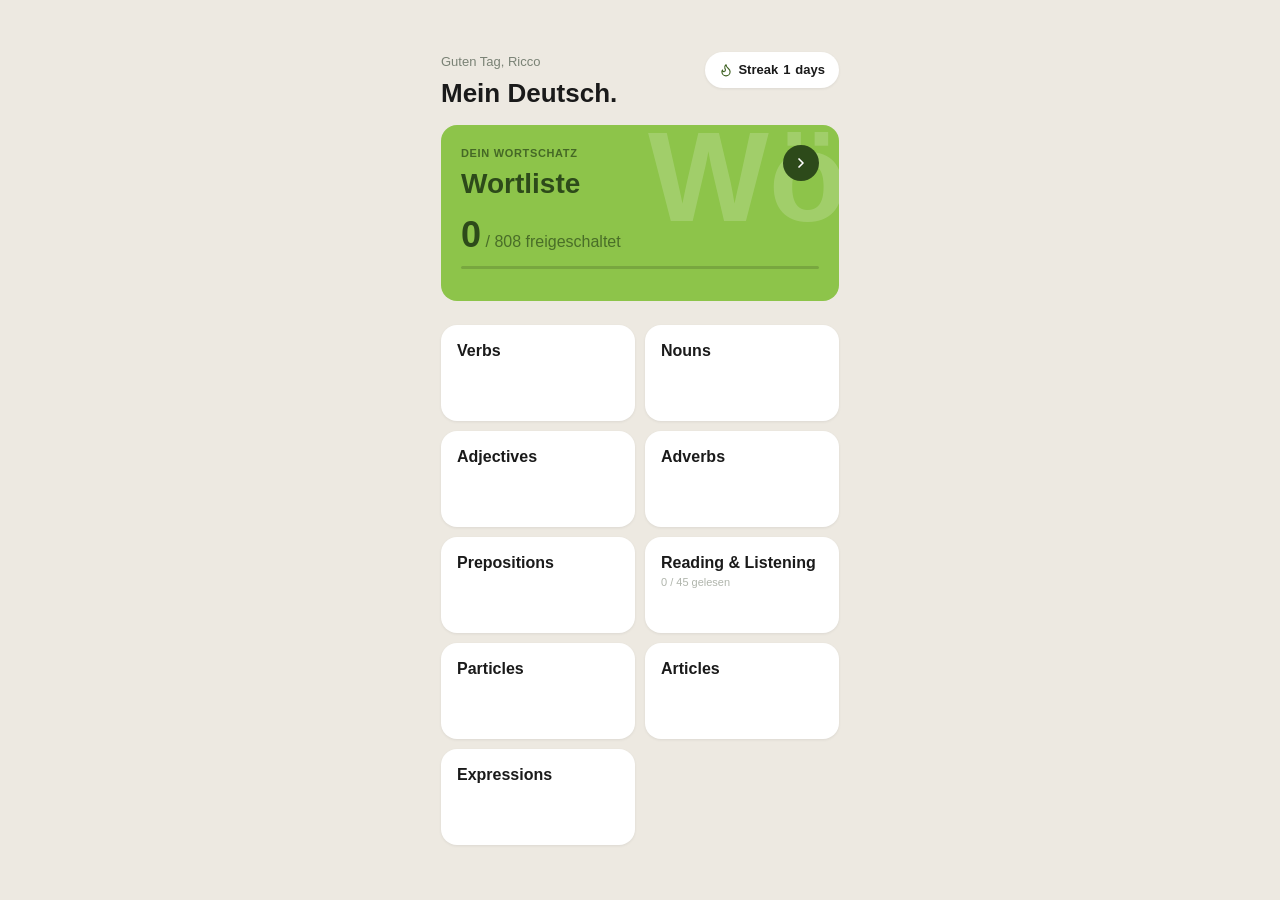
==== commit 8e8c1282: "Wörter Intake #1: +152 words, ~958 exercises, new Ausdrücke module (v12) - Verbs: +49 roots, +16 pre" ====
--- a/index.html
+++ b/index.html
@@ -430,6 +430,36 @@
   </div>
 
   <!-- ═══════════════════════════════════════════
+       SCREEN: Ausdrückeliste
+  ═══════════════════════════════════════════ -->
+  <div id="screen-ausdrueckeliste" class="screen">
+    <div class="nav-header">
+      <button class="back-btn" onclick="navigateBack()">
+        <svg viewBox="0 0 24 24" fill="none" stroke="currentColor" stroke-width="2.5"
+             stroke-linecap="round" stroke-linejoin="round">
+          <polyline points="15 18 9 12 15 6"/>
+        </svg>
+      </button>
+      <span class="nav-context">Ausdrücke</span>
+    </div>
+
+    <div class="screen-content" style="padding-top:0">
+      <div class="heading-lg" style="margin-bottom:var(--sp-4)">Ausdrücke</div>
+      <div class="search-bar">
+        <svg width="18" height="18" viewBox="0 0 24 24" fill="none" stroke="currentColor"
+             stroke-width="2" stroke-linecap="round" stroke-linejoin="round"
+             style="color:var(--color-text-muted);flex-shrink:0">
+          <circle cx="11" cy="11" r="8"/><line x1="21" y1="21" x2="16.65" y2="16.65"/>
+        </svg>
+        <input type="text" id="al-search" placeholder="Ausdruck suchen…"
+               oninput="filterAusdrueckeliste(this.value)">
+        <span class="search-count" id="al-search-count"></span>
+      </div>
+      <div id="ausdrueckeliste-content"></div>
+    </div>
+  </div>
+
+  <!-- ═══════════════════════════════════════════
        SCREEN: Lesen & Hören — Article List
   ═══════════════════════════════════════════ -->
   <div id="screen-listening-list" class="screen">
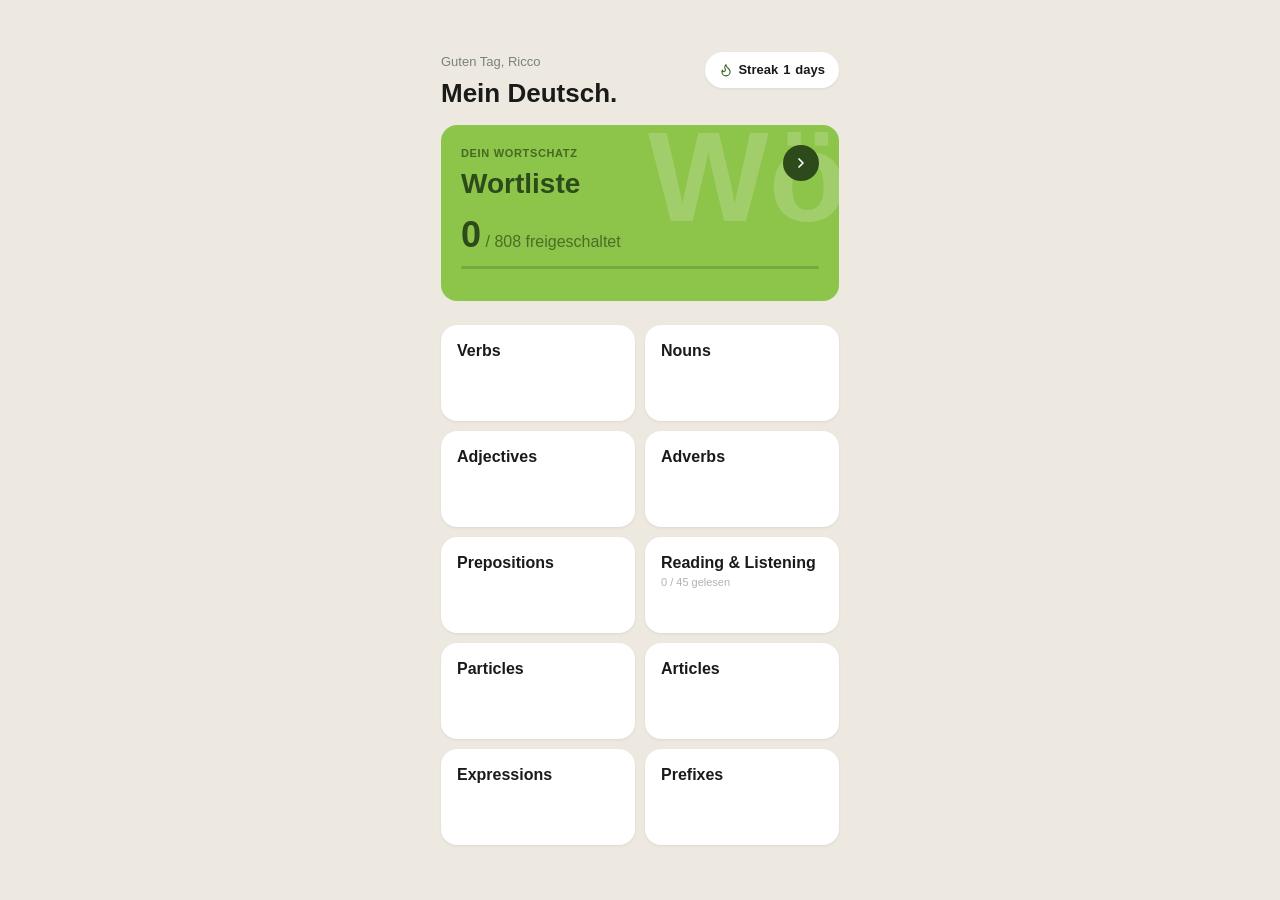
==== commit ec4891cf: "Vorsilben module (Session 37): 35 verb prefixes, 5 lessons, 330 exercises (v14) New standalone 10th " ====
--- a/index.html
+++ b/index.html
@@ -259,6 +259,20 @@
       </div>
     </div>
 
+    <!-- Deklination CEFR picker (shown only for exerciseMode === 'deklination') -->
+    <div id="dekl-cefr-picker" style="display:none;padding:0 var(--sp-4) var(--sp-3)">
+      <div style="font-size:var(--font-size-xs);color:var(--color-text-muted);
+                  margin-bottom:var(--sp-2);letter-spacing:0.04em;text-transform:uppercase">
+        Niveau (bis)
+      </div>
+      <div style="display:flex;gap:8px">
+        <button class="diff-btn" id="dekl-cefr-A1" onclick="setDeklinationCefr('A1')">A1</button>
+        <button class="diff-btn" id="dekl-cefr-A2" onclick="setDeklinationCefr('A2')">A2</button>
+        <button class="diff-btn" id="dekl-cefr-B1" onclick="setDeklinationCefr('B1')">B1</button>
+        <button class="diff-btn" id="dekl-cefr-B2" onclick="setDeklinationCefr('B2')">B2</button>
+      </div>
+    </div>
+
 <!-- Verb Vergangenheit sub-picker (Perfekt / Präteritum — shown only for Verbs + Vergangenheit) -->
     <div id="verb-tense-picker" style="display:none;padding:0 var(--sp-4) var(--sp-3)">
       <div style="font-size:var(--font-size-xs);color:var(--color-text-muted);
@@ -278,6 +292,27 @@
     <button class="primary-btn" id="next-btn" style="display:none" onclick="advanceExercise()">
       Weiter →
     </button>
+  </div>
+
+  <!-- ═══════════════════════════════════════════
+       SCREEN: Deklinationen (Adjective endings home)
+  ═══════════════════════════════════════════ -->
+  <div id="screen-deklinationen" class="screen">
+    <div class="nav-header">
+      <button class="back-btn" onclick="navigateBack()">
+        <svg viewBox="0 0 24 24" fill="none" stroke="currentColor" stroke-width="2.5"
+             stroke-linecap="round" stroke-linejoin="round">
+          <polyline points="15 18 9 12 15 6"/>
+        </svg>
+      </button>
+      <div class="nav-pill">
+        <span class="dot"></span>
+        <span>Deklinationen</span>
+      </div>
+    </div>
+    <div class="screen-content" style="padding:0 var(--page-x) var(--sp-6)">
+      <div id="deklinationen-content"></div>
+    </div>
   </div>
 
   <!-- ═══════════════════════════════════════════
@@ -716,12 +751,63 @@
     </div>
   </div>
 
+  <!-- ═══════════════════════════════════════════
+       SCREEN: Alle Vorsilben — Reference
+  ═══════════════════════════════════════════ -->
+  <div id="screen-prefix-reference" class="screen">
+    <div class="nav-header">
+      <button class="back-btn" onclick="navigateBack()">
+        <svg viewBox="0 0 24 24" fill="none" stroke="currentColor" stroke-width="2.5"
+             stroke-linecap="round" stroke-linejoin="round">
+          <polyline points="15 18 9 12 15 6"/>
+        </svg>
+      </button>
+      <span class="nav-context">Alle Vorsilben</span>
+    </div>
+
+    <div class="screen-content" style="padding-top:0">
+      <!-- Search + group filter -->
+      <div class="particle-ref-controls">
+        <input id="prefix-ref-search" class="particle-ref-search"
+               type="search" placeholder="Vorsilbe oder Verb suchen…"
+               oninput="filterPrefixSearch(this.value)">
+        <div class="particle-sort-toggle">
+          <button class="particle-sort-btn prefix-group-btn" data-group="alle"
+                  onclick="setPrefixGroup('alle')">Alle</button>
+          <button class="particle-sort-btn prefix-group-btn" data-group="trennbar"
+                  onclick="setPrefixGroup('trennbar')">Trennbar</button>
+          <button class="particle-sort-btn prefix-group-btn" data-group="untrennbar"
+                  onclick="setPrefixGroup('untrennbar')">Untrennbar</button>
+          <button class="particle-sort-btn prefix-group-btn" data-group="beide"
+                  onclick="setPrefixGroup('beide')">Beide</button>
+        </div>
+      </div>
+
+      <!-- Prefix list (populated by renderVorsilbenliste) -->
+      <div id="prefix-ref-list"></div>
+    </div>
+  </div>
+
+  <!-- ═══════════════════════════════════════════
+       BOTTOM SHEET: Prefix detail reference card
+  ═══════════════════════════════════════════ -->
+  <div class="sheet-overlay" id="prefix-detail-overlay" onclick="closePrefixDetail()"></div>
+  <div class="bottom-sheet particle-detail-sheet" id="prefix-detail-sheet">
+    <div class="bottom-sheet-handle"></div>
+    <div class="screen-content" style="padding-top:0;overflow-y:auto;max-height:70vh"
+         id="prefix-detail-content">
+      <!-- populated by showPrefixDetail() -->
+    </div>
+  </div>
+
   <!-- JS — load order matters -->
   <script src="js/data.js"></script>
   <script src="js/listening-data.js"></script>
   <script src="js/particles-data.js"></script>
+  <script src="js/prefixes-data.js"></script>
   <script src="js/grammar-data.js"></script>
   <script src="js/article-grammar-data.js"></script>
+  <script src="js/declension-data.js"></script>
   <script src="js/progress.js"></script>
   <script src="js/wordlist.js"></script>
   <script src="js/exercises.js"></script>
--- a/css/styles.css
+++ b/css/styles.css
@@ -2412,3 +2412,187 @@
   opacity: 0.35;
 }
 
+
+/* ── Deklination — inline ending input (type_ending) ── */
+.dekl-ending-input {
+  display: inline-block;
+  width: 3.2em;
+  box-sizing: border-box;
+  padding: 2px 6px;
+  background: var(--color-surface-2);
+  border: none;
+  border-bottom: 2px solid var(--color-green-accent);
+  border-radius: 6px 6px 0 0;
+  font-family: var(--font);
+  font-size: inherit;
+  font-weight: var(--fw-bold);
+  color: var(--color-text-primary);
+  text-align: center;
+  outline: none;
+  vertical-align: baseline;
+  transition: border-color 0.15s, background 0.15s;
+}
+.dekl-ending-input:focus {
+  background: #F0F8E8;
+}
+.dekl-ending-input.dekl-input-correct {
+  border-bottom-color: var(--color-green-dark);
+  background: #F0F8E8;
+  color: var(--color-green-dark);
+}
+.dekl-ending-input.dekl-input-wrong {
+  border-bottom-color: var(--color-wrong);
+  background: var(--color-wrong-bg);
+  color: var(--color-wrong);
+}
+
+/* ═══════════════════════════════════════════════════════
+   VORSILBEN (Prefixes) — Session 37
+   Reuses .particle-ref-* and .particle-detail-* wholesale.
+   Only the prefix-specific pieces live here.
+   ═══════════════════════════════════════════════════════ */
+
+/* Group filter sits four-across, so the buttons must shrink */
+.prefix-group-btn {
+  flex: 1;
+  padding-left: 0;
+  padding-right: 0;
+  font-size: 12px;
+}
+
+/* Group badge — colour-codes trennbar / untrennbar / beide */
+.prefix-group-badge {
+  font-size: 10px;
+  font-weight: var(--fw-semibold);
+  letter-spacing: 0.06em;
+  text-transform: uppercase;
+  padding: 2px 7px;
+  border-radius: 999px;
+  white-space: nowrap;
+  flex-shrink: 0;
+}
+.prefix-group-badge.g-trennbar   { background: rgba(29, 78, 216, 0.10); color: #1D4ED8; }
+.prefix-group-badge.g-untrennbar { background: rgba(154, 52, 18, 0.10);  color: #9A3412; }
+.prefix-group-badge.g-beide      { background: rgba(109, 40, 217, 0.10); color: #6D28D9; }
+
+/* Reference row: prefix + core feeling + group badge */
+.prefix-ref-row-right {
+  display: flex;
+  align-items: center;
+  gap: 8px;
+  flex-shrink: 0;
+}
+
+/* Detail sheet — mnemonic block */
+.prefix-mnemonic {
+  background: rgba(141, 196, 74, 0.13);
+  border-left: 3px solid var(--color-green-lime);
+  border-radius: 0 8px 8px 0;
+  padding: 10px 12px;
+  font-size: var(--font-size-sm);
+  color: var(--color-text-primary);
+  line-height: 1.5;
+  margin-top: var(--sp-2);
+}
+
+/* Detail sheet — worked example rows */
+.prefix-example {
+  padding: 10px 0;
+  border-bottom: 1px solid var(--color-border-light, rgba(0,0,0,0.06));
+}
+.prefix-example:last-child { border-bottom: none; }
+
+.prefix-example-head {
+  display: flex;
+  align-items: baseline;
+  gap: 8px;
+  flex-wrap: wrap;
+}
+.prefix-example-verb {
+  font-size: var(--font-size-base);
+  font-weight: var(--fw-semibold);
+  color: var(--color-text-primary);
+}
+.prefix-example-root {
+  font-size: var(--font-size-xs);
+  color: var(--color-text-muted);
+}
+.prefix-example-en {
+  font-size: var(--font-size-sm);
+  color: var(--color-text-secondary);
+  margin-top: 1px;
+}
+.prefix-example-why {
+  font-size: var(--font-size-sm);
+  color: var(--color-text-secondary);
+  line-height: 1.5;
+  margin-top: 4px;
+}
+.prefix-example-inapp {
+  font-size: 10px;
+  font-weight: var(--fw-semibold);
+  letter-spacing: 0.05em;
+  text-transform: uppercase;
+  color: var(--color-green-accent);
+  background: rgba(45, 74, 26, 0.08);
+  border-radius: 999px;
+  padding: 1px 6px;
+}
+
+/* Reference-only notice for emp- / hinter- */
+.prefix-closed-set {
+  background: rgba(217, 119, 6, 0.08);
+  border-left: 3px solid #D97706;
+  border-radius: 0 8px 8px 0;
+  padding: 10px 12px;
+  font-size: var(--font-size-sm);
+  color: var(--color-text-secondary);
+  line-height: 1.5;
+  margin-bottom: var(--sp-4);
+}
+
+/* Exercise: the "root + meaning" prompt card */
+.prefix-prompt {
+  text-align: center;
+  padding: var(--sp-5) var(--sp-3) var(--sp-4);
+}
+.prefix-prompt-root {
+  font-size: 2.1rem;
+  font-weight: var(--fw-bold);
+  color: var(--color-text-primary);
+  line-height: 1.1;
+}
+.prefix-prompt-arrow {
+  font-size: var(--font-size-lg);
+  color: var(--color-text-muted);
+  margin: var(--sp-2) 0;
+}
+.prefix-prompt-target {
+  font-size: var(--font-size-lg);
+  font-weight: var(--fw-semibold);
+  color: var(--color-green-accent);
+}
+.prefix-prompt-hint {
+  font-size: var(--font-size-xs);
+  letter-spacing: var(--ls-label);
+  text-transform: uppercase;
+  color: var(--color-text-muted);
+  margin-bottom: var(--sp-3);
+}
+
+/* select_feeling options are full sentences — stack them, left-aligned */
+.prefix-feeling-grid {
+  display: flex;
+  flex-direction: column;
+  gap: var(--sp-2);
+  padding: 0 var(--sp-2) var(--sp-3);
+}
+.prefix-feeling-grid .option-btn {
+  text-align: left;
+  line-height: 1.4;
+  padding: var(--sp-3) var(--sp-4);
+  font-size: var(--font-size-sm);
+  height: auto;
+  min-height: 0;
+  white-space: normal;
+}
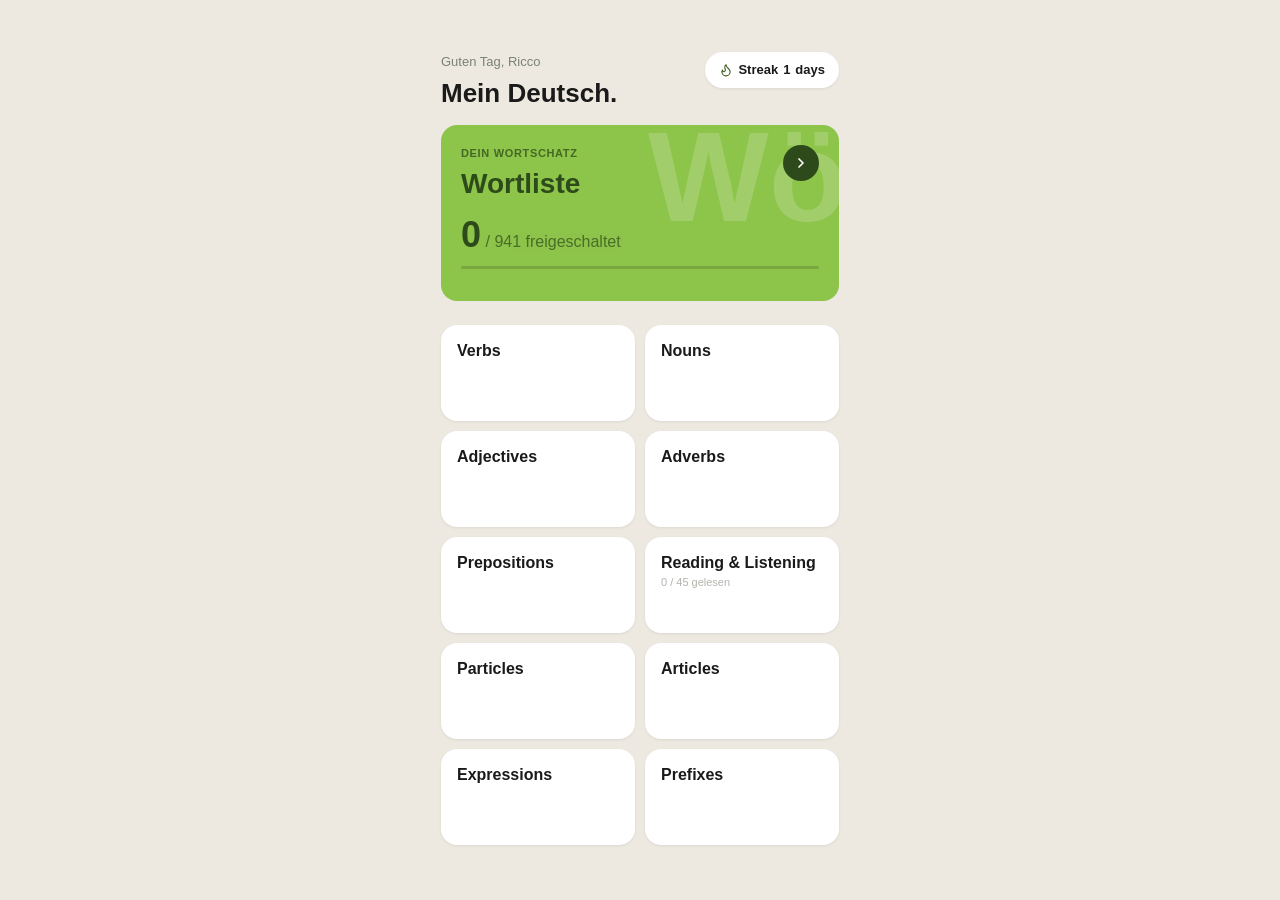
==== commit 126f4128: "Spaced repetition Phase 1 — scheduler, wiring, no UI (Session 40) PRD_Wiederholung.md, signed off 20" ====
--- a/index.html
+++ b/index.html
@@ -809,6 +809,7 @@
   <script src="js/article-grammar-data.js"></script>
   <script src="js/declension-data.js"></script>
   <script src="js/progress.js"></script>
+  <script src="js/srs.js"></script>
   <script src="js/wordlist.js"></script>
   <script src="js/exercises.js"></script>
   <script src="js/wordpractice.js"></script>
--- a/css/styles.css
+++ b/css/styles.css
@@ -2596,3 +2596,88 @@
   min-height: 0;
   white-space: normal;
 }
+
+/* ---------------------------------------------------------------------------
+   Wechselpräfix pair cards (Vorsilben Lesson 5, section type "pairs")
+   Stacked rather than tabular: at 375px a 4-column table wraps into soup.
+   The drilled half is the one the app teaches; the other is real German too.
+   --------------------------------------------------------------------------- */
+
+.grammar-pairs {
+  margin-top: var(--sp-4);
+  display: flex;
+  flex-direction: column;
+  gap: var(--sp-3);
+}
+
+.grammar-pair {
+  background: var(--color-surface-2);
+  border-radius: var(--r-sm);
+  padding: var(--sp-3) var(--sp-4);
+}
+
+.grammar-pair-verb {
+  font-size: var(--font-size-sm);
+  font-weight: var(--fw-bold);
+  color: var(--color-text-primary);
+  margin-bottom: var(--sp-2);
+}
+
+.grammar-pair-reading {
+  border-left: 3px solid var(--color-border);
+  padding: var(--sp-2) 0 var(--sp-2) var(--sp-3);
+}
+
+.grammar-pair-reading + .grammar-pair-reading {
+  margin-top: var(--sp-2);
+}
+
+.grammar-pair-reading.is-drilled {
+  border-left-color: var(--color-green-lime);
+}
+
+.grammar-pair-line {
+  display: flex;
+  flex-wrap: wrap;
+  align-items: baseline;
+  gap: var(--sp-2);
+}
+
+.grammar-pair-sep {
+  font-size: var(--font-size-xs);
+  font-weight: var(--fw-semibold);
+  color: var(--color-green-accent);
+  text-transform: lowercase;
+}
+
+.grammar-pair-form {
+  font-size: var(--font-size-sm);
+  font-style: italic;
+  color: var(--color-text-primary);
+}
+
+.grammar-pair-badge {
+  font-size: 10px;
+  font-weight: var(--fw-bold);
+  letter-spacing: 0.04em;
+  text-transform: uppercase;
+  color: var(--color-green-dark);
+  background: var(--color-green-lime);
+  border-radius: var(--r-xs, 4px);
+  padding: 1px 6px;
+}
+
+.grammar-pair-tag {
+  font-size: 10px;
+  color: var(--color-text-secondary);
+  border: 1px solid var(--color-border);
+  border-radius: var(--r-xs, 4px);
+  padding: 1px 6px;
+}
+
+.grammar-pair-en {
+  font-size: var(--font-size-xs);
+  color: var(--color-text-secondary);
+  line-height: 1.5;
+  margin-top: var(--sp-1);
+}
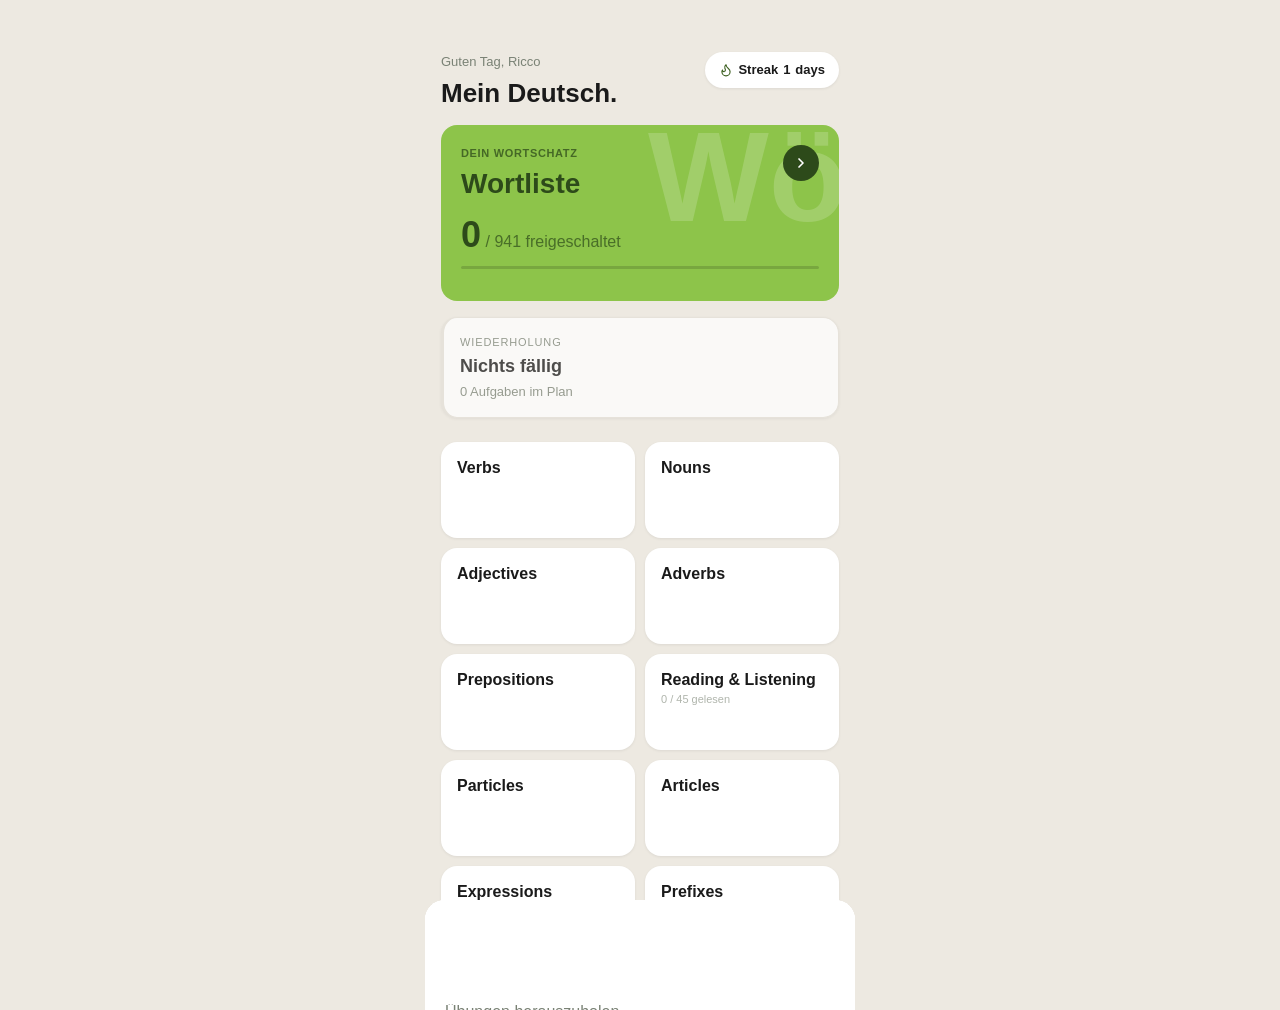
==== commit 38be5545: "Spaced repetition Phase 2 — the Wiederholung surface (Session 40) The review session exists. A card " ====
--- a/index.html
+++ b/index.html
@@ -95,6 +95,9 @@
         <div class="hero-card-recent" id="home-recent-words"></div>
       </div>
 
+      <!-- Wiederholung — rendered by review.js; empty when nothing is due -->
+      <div id="home-review-card" class="mt-4"></div>
+
       <!-- Modules -->
       <div id="home-modules-list" class="home-modules-grid mt-6"></div>
     </div>
@@ -601,7 +604,7 @@
         Zur Startseite
       </button>
       <button class="secondary-btn" style="margin-top:var(--sp-3)"
-              onclick="returnFromResults()">
+              id="results-module-btn" onclick="returnFromResults()">
         Zurück zum Modul
       </button>
     </div>
@@ -812,6 +815,7 @@
   <script src="js/srs.js"></script>
   <script src="js/wordlist.js"></script>
   <script src="js/exercises.js"></script>
+  <script src="js/review.js"></script>
   <script src="js/wordpractice.js"></script>
   <script src="js/listening.js"></script>
   <script src="js/grammar.js"></script>
--- a/css/styles.css
+++ b/css/styles.css
@@ -2681,3 +2681,61 @@
   line-height: 1.5;
   margin-top: var(--sp-1);
 }
+
+
+/* ── Wiederholung card (Session 40) ──────────────────────────────────────
+   Sits between the Wortliste hero and the module grid. Visually a step down
+   from the hero — it is a daily action, not the main destination — and a step
+   up from a module card, because it is the one thing on the home screen that
+   changes every day. */
+.review-card {
+  background: var(--color-surface);
+  border: 1px solid var(--color-border);
+  border-left: 3px solid var(--color-green-accent);
+  border-radius: var(--r-lg);
+  padding: var(--sp-4);
+  position: relative;
+  cursor: pointer;
+  box-shadow: var(--shadow-sm);
+  transition: transform 0.15s;
+}
+
+.review-card:active { transform: scale(0.985); }
+
+.review-card-label {
+  font-size: var(--font-size-xs);
+  letter-spacing: 0.08em;
+  text-transform: uppercase;
+  color: var(--color-text-secondary);
+}
+
+.review-card-title {
+  font-size: var(--font-size-lg);
+  font-weight: 600;
+  margin-top: 2px;
+}
+
+.review-card-sub {
+  font-size: var(--font-size-sm);
+  color: var(--color-text-secondary);
+  margin-top: 2px;
+}
+
+.review-card-arrow {
+  position: absolute;
+  top: 50%;
+  right: var(--sp-4);
+  transform: translateY(-50%);
+  width: 20px;
+  height: 20px;
+  color: var(--color-text-secondary);
+}
+
+/* Nothing due: same footprint, no affordance. Deliberately not hidden — a
+   card that vanishes on a good day reads as a bug, and the count of what is
+   scheduled is the reassurance that the schedule is still there. */
+.review-card-empty {
+  border-left-color: var(--color-border);
+  cursor: default;
+  opacity: 0.75;
+}
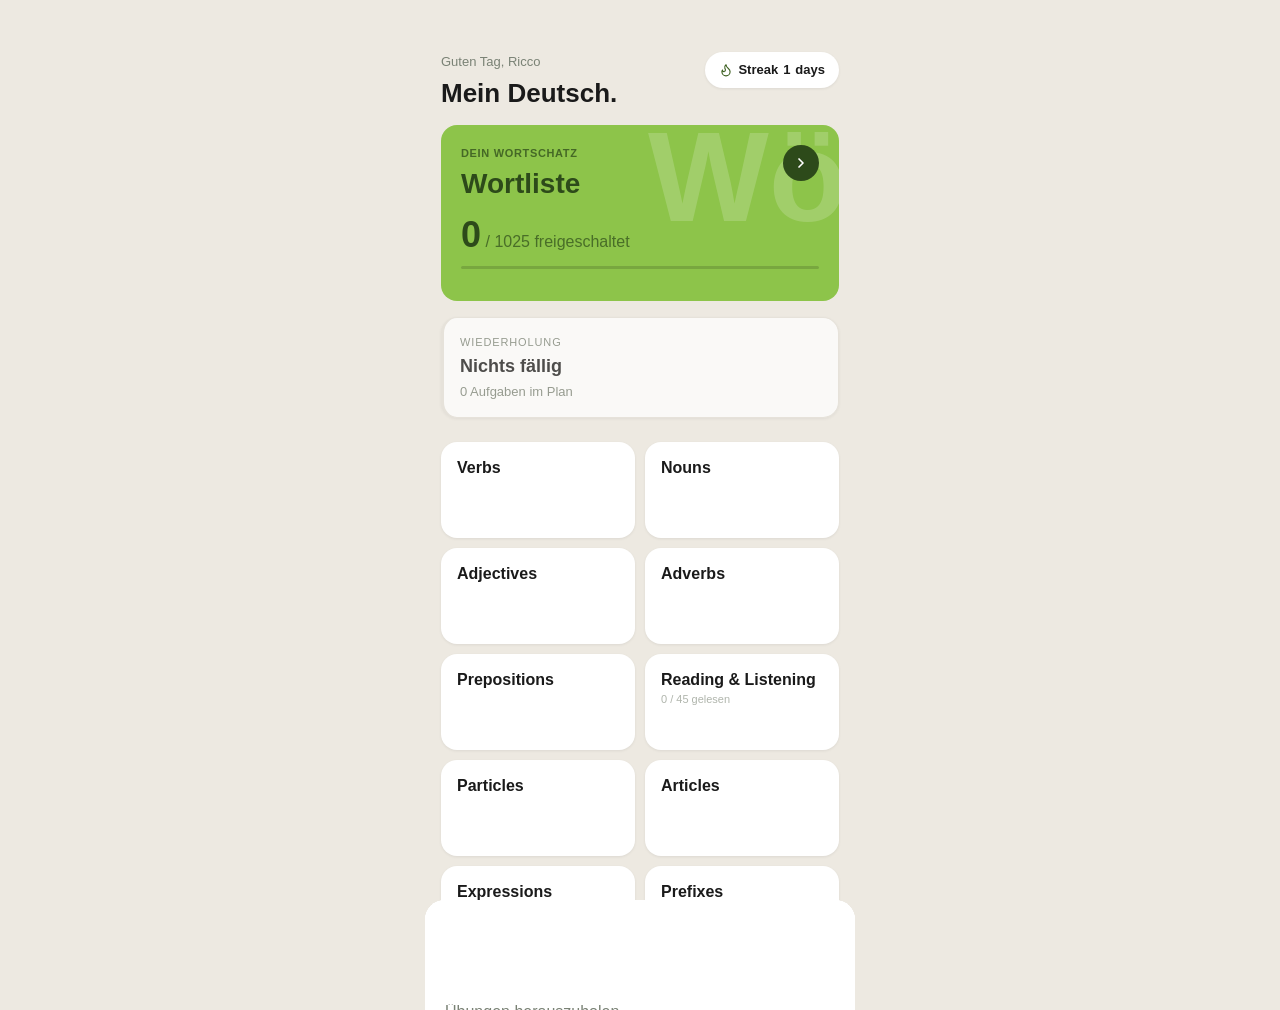
==== commit a4597fd6: "Adverb Scales: 16 axes, 74 new adverbs, ordering drills (Session 42, v23) - Skalen reference screens" ====
--- a/index.html
+++ b/index.html
@@ -686,6 +686,38 @@
   </div>
 
   <!-- ═══════════════════════════════════════════
+       SCREEN: Adverb-Skalen — list (Session 42)
+  ═══════════════════════════════════════════ -->
+  <div id="screen-adverb-scales" class="screen">
+    <div class="nav-header">
+      <button class="back-btn" onclick="navigateBack()">
+        <svg viewBox="0 0 24 24" fill="none" stroke="currentColor" stroke-width="2.5"
+             stroke-linecap="round" stroke-linejoin="round">
+          <polyline points="15 18 9 12 15 6"/>
+        </svg>
+      </button>
+      <span class="nav-context">Adverbien · Skalen</span>
+    </div>
+    <div class="screen-content" style="padding-top:0" id="adverb-scales-content"></div>
+  </div>
+
+  <!-- ═══════════════════════════════════════════
+       SCREEN: Adverb-Skala — one axis (Session 42)
+  ═══════════════════════════════════════════ -->
+  <div id="screen-adverb-scale" class="screen">
+    <div class="nav-header">
+      <button class="back-btn" onclick="navigateBack()">
+        <svg viewBox="0 0 24 24" fill="none" stroke="currentColor" stroke-width="2.5"
+             stroke-linecap="round" stroke-linejoin="round">
+          <polyline points="15 18 9 12 15 6"/>
+        </svg>
+      </button>
+      <span class="nav-context" id="adverb-scale-nav">Skala</span>
+    </div>
+    <div class="screen-content" style="padding-top:0" id="adverb-scale-content"></div>
+  </div>
+
+  <!-- ═══════════════════════════════════════════
        SCREEN: Alle Partikeln — Reference
   ═══════════════════════════════════════════ -->
   <div id="screen-particle-reference" class="screen">
@@ -816,6 +848,7 @@
   <script src="js/wordlist.js"></script>
   <script src="js/exercises.js"></script>
   <script src="js/review.js"></script>
+  <script src="js/scales.js"></script>
   <script src="js/wordpractice.js"></script>
   <script src="js/listening.js"></script>
   <script src="js/grammar.js"></script>
--- a/css/styles.css
+++ b/css/styles.css
@@ -2739,3 +2739,81 @@
   cursor: default;
   opacity: 0.75;
 }
+
+/* ═══════════════════════════════════════════
+   ADVERB SCALES (Session 42)
+═══════════════════════════════════════════ */
+.scale-intro { font-size: var(--font-size-sm); color: var(--color-text-secondary); line-height: 1.45; }
+.scale-list-card { display: flex; align-items: center; cursor: pointer; margin-bottom: var(--sp-2); }
+.scale-list-card:active { opacity: 0.7; }
+.scale-list-title { font-size: var(--font-size-lg); font-weight: var(--fw-bold); line-height: 1.2;
+  display: flex; align-items: center; gap: var(--sp-2); flex-wrap: wrap; }
+.scale-list-q { font-size: var(--font-size-sm); color: var(--color-text-secondary); margin-top: 2px; }
+.scale-list-ends { font-size: var(--font-size-xs); color: var(--color-text-muted); margin-top: 4px; }
+.scale-tag-rot { background: var(--color-cooldown-bg); color: var(--color-cooldown-text); }
+
+.scale-question { font-size: var(--font-size-lg); font-weight: var(--fw-medium); margin-top: var(--sp-1); }
+.scale-question-en { font-size: var(--font-size-sm); color: var(--color-text-secondary); font-style: italic; }
+.scale-hint { font-size: var(--font-size-xs); color: var(--color-text-muted); margin: var(--sp-3) 0 var(--sp-2); }
+.scale-card { padding: var(--sp-4) var(--sp-4) var(--sp-3); }
+
+.scale-pole { font-size: var(--font-size-xs); font-weight: var(--fw-semibold); letter-spacing: var(--ls-label);
+  text-transform: uppercase; color: var(--color-green-dark); padding-left: 28px; }
+.scale-pole-top { margin-bottom: var(--sp-2); }
+.scale-pole-bottom { color: var(--color-text-muted); margin-top: var(--sp-1); }
+.scale-pole-top::before { content: '▲ '; }
+.scale-pole-bottom::before { content: '▼ '; }
+
+.scale-axis { position: relative; padding-left: 28px; }
+.scale-axis::before {
+  content: ''; position: absolute; left: 9px; top: 6px; bottom: 6px; width: 4px; border-radius: 2px;
+  background: linear-gradient(to bottom, var(--color-green-dark), var(--color-green-lime) 55%, var(--color-border));
+}
+.scale-tier { position: relative; padding-bottom: var(--sp-4); }
+.scale-tier:last-child { padding-bottom: 0; }
+.scale-dot {
+  position: absolute; left: -25px; top: 3px; width: 14px; height: 14px; border-radius: 50%;
+  border: 3px solid var(--color-surface); box-shadow: 0 0 0 1px var(--color-border);
+  background: var(--color-green-accent);
+  background: color-mix(in srgb, var(--color-green-dark) calc((1 - var(--pos)) * 100%), var(--color-text-muted));
+}
+.scale-tier-head { display: flex; align-items: baseline; gap: var(--sp-2); flex-wrap: wrap; }
+.scale-tier-label { font-size: var(--font-size-sm); font-weight: var(--fw-bold); color: var(--color-text-primary); }
+.scale-tier-en { font-size: var(--font-size-xs); color: var(--color-text-muted); }
+
+.scale-chips { display: flex; flex-wrap: wrap; gap: 6px; margin-top: 6px; }
+.scale-chip {
+  font: inherit; font-size: var(--font-size-sm); font-weight: var(--fw-medium);
+  padding: 4px 10px; border-radius: var(--r-full); cursor: pointer;
+  background: var(--color-tag-bg); color: var(--color-green-dark); border: 1px solid transparent;
+}
+.scale-chip.active { background: var(--color-green-dark); color: #fff; }
+.scale-chip-unv { font-size: 9px; margin-left: 2px; color: var(--color-cooldown-text); }
+.scale-gloss { font-size: var(--font-size-sm); color: var(--color-text-secondary); margin-top: 6px;
+  padding: 6px 10px; background: var(--color-surface-2); border-radius: var(--r-sm); }
+
+.scale-anchor { margin-top: var(--sp-2); }
+.scale-anchor .example-de { font-size: var(--font-size-base); }
+.scale-anchor strong, .scale-example strong { color: var(--color-green-dark); }
+.scale-example { margin-top: 6px; padding-left: var(--sp-2); border-left: 2px solid var(--color-border); }
+.scale-example-de { font-size: var(--font-size-sm); }
+.scale-example-en { font-size: var(--font-size-xs); color: var(--color-text-secondary); font-style: italic; }
+
+.scale-note { font-size: var(--font-size-xs); color: var(--color-text-secondary); margin-top: var(--sp-2);
+  line-height: 1.45; }
+.scale-note-warn { color: var(--color-cooldown-text); background: var(--color-cooldown-bg);
+  border: 1px solid var(--color-cooldown-border); border-radius: var(--r-sm); padding: 6px 8px; }
+
+.scale-side { margin-bottom: var(--sp-2); }
+.scale-side-text { font-size: var(--font-size-sm); color: var(--color-text-primary); line-height: 1.45; }
+
+.scale-grid-row { display: grid; grid-template-columns: var(--head, 60px) repeat(var(--cols, 3), minmax(0, 1fr)); gap: 6px 8px;
+  align-items: start; padding: var(--sp-2) 0; border-bottom: 1px solid var(--color-border); }
+.scale-grid-row:last-of-type { border-bottom: none; }
+.scale-grid-head { padding-top: 0; }
+.scale-grid-head .scale-tier-en, .scale-grid-col .scale-tier-en { display: block; }
+.scale-grid .scale-chips { margin-top: 0; gap: 4px; min-width: 0; }
+.scale-grid .scale-chip { font-size: var(--font-size-xs); padding: 3px 7px; white-space: nowrap; }
+.scale-grid-gloss { margin-bottom: var(--sp-1); }
+
+.scale-question-word { font-size: var(--font-size-xl); line-height: 1.25; }
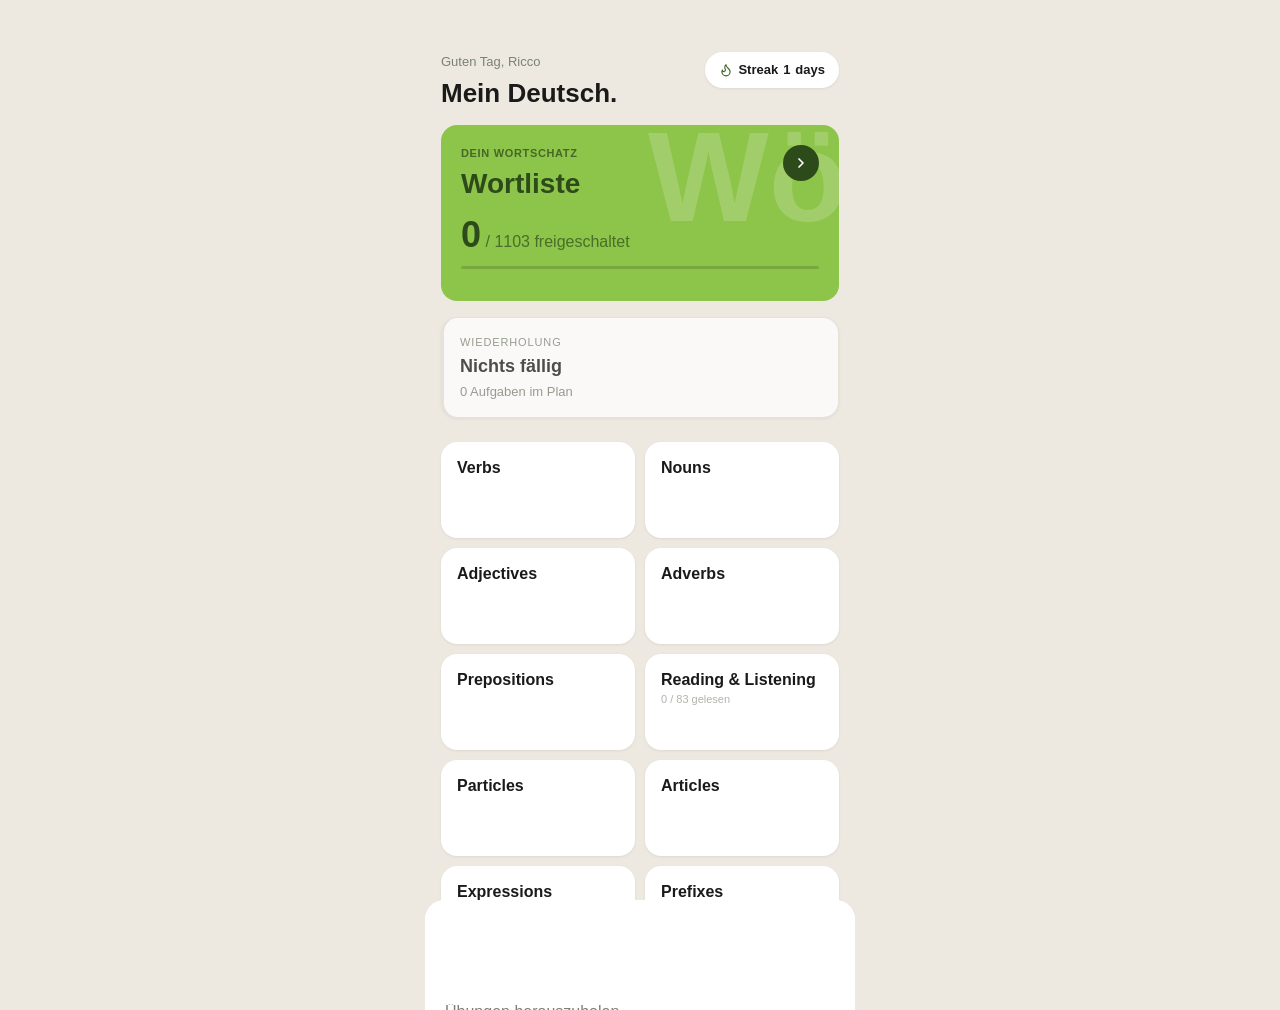
==== commit 4a827345: "Bilder-Intake: +114 words, 611 exercises, new "Verben mit Präposition" section (Session 44, v26) Voc" ====
--- a/index.html
+++ b/index.html
@@ -464,6 +464,36 @@
         <span class="search-count" id="pl-search-count"></span>
       </div>
       <div id="prapositionsliste-content"></div>
+    </div>
+  </div>
+
+  <!-- ═══════════════════════════════════════════
+       SCREEN: Verben mit Präposition (Session 44)
+  ═══════════════════════════════════════════ -->
+  <div id="screen-verbpraep-liste" class="screen">
+    <div class="nav-header">
+      <button class="back-btn" onclick="navigateBack()">
+        <svg viewBox="0 0 24 24" fill="none" stroke="currentColor" stroke-width="2.5"
+             stroke-linecap="round" stroke-linejoin="round">
+          <polyline points="15 18 9 12 15 6"/>
+        </svg>
+      </button>
+      <span class="nav-context">Verben mit Präposition</span>
+    </div>
+
+    <div class="screen-content" style="padding-top:0">
+      <div class="heading-lg" style="margin-bottom:var(--sp-4)">Verben mit Präposition</div>
+      <div class="search-bar">
+        <svg width="18" height="18" viewBox="0 0 24 24" fill="none" stroke="currentColor"
+             stroke-width="2" stroke-linecap="round" stroke-linejoin="round"
+             style="color:var(--color-text-muted);flex-shrink:0">
+          <circle cx="11" cy="11" r="8"/><line x1="21" y1="21" x2="16.65" y2="16.65"/>
+        </svg>
+        <input type="text" id="vpl-search" placeholder="Verb oder Präposition suchen…"
+               oninput="filterVerbPraepListe(this.value)">
+        <span class="search-count" id="vpl-search-count"></span>
+      </div>
+      <div id="verbpraep-liste-content"></div>
     </div>
   </div>
 
